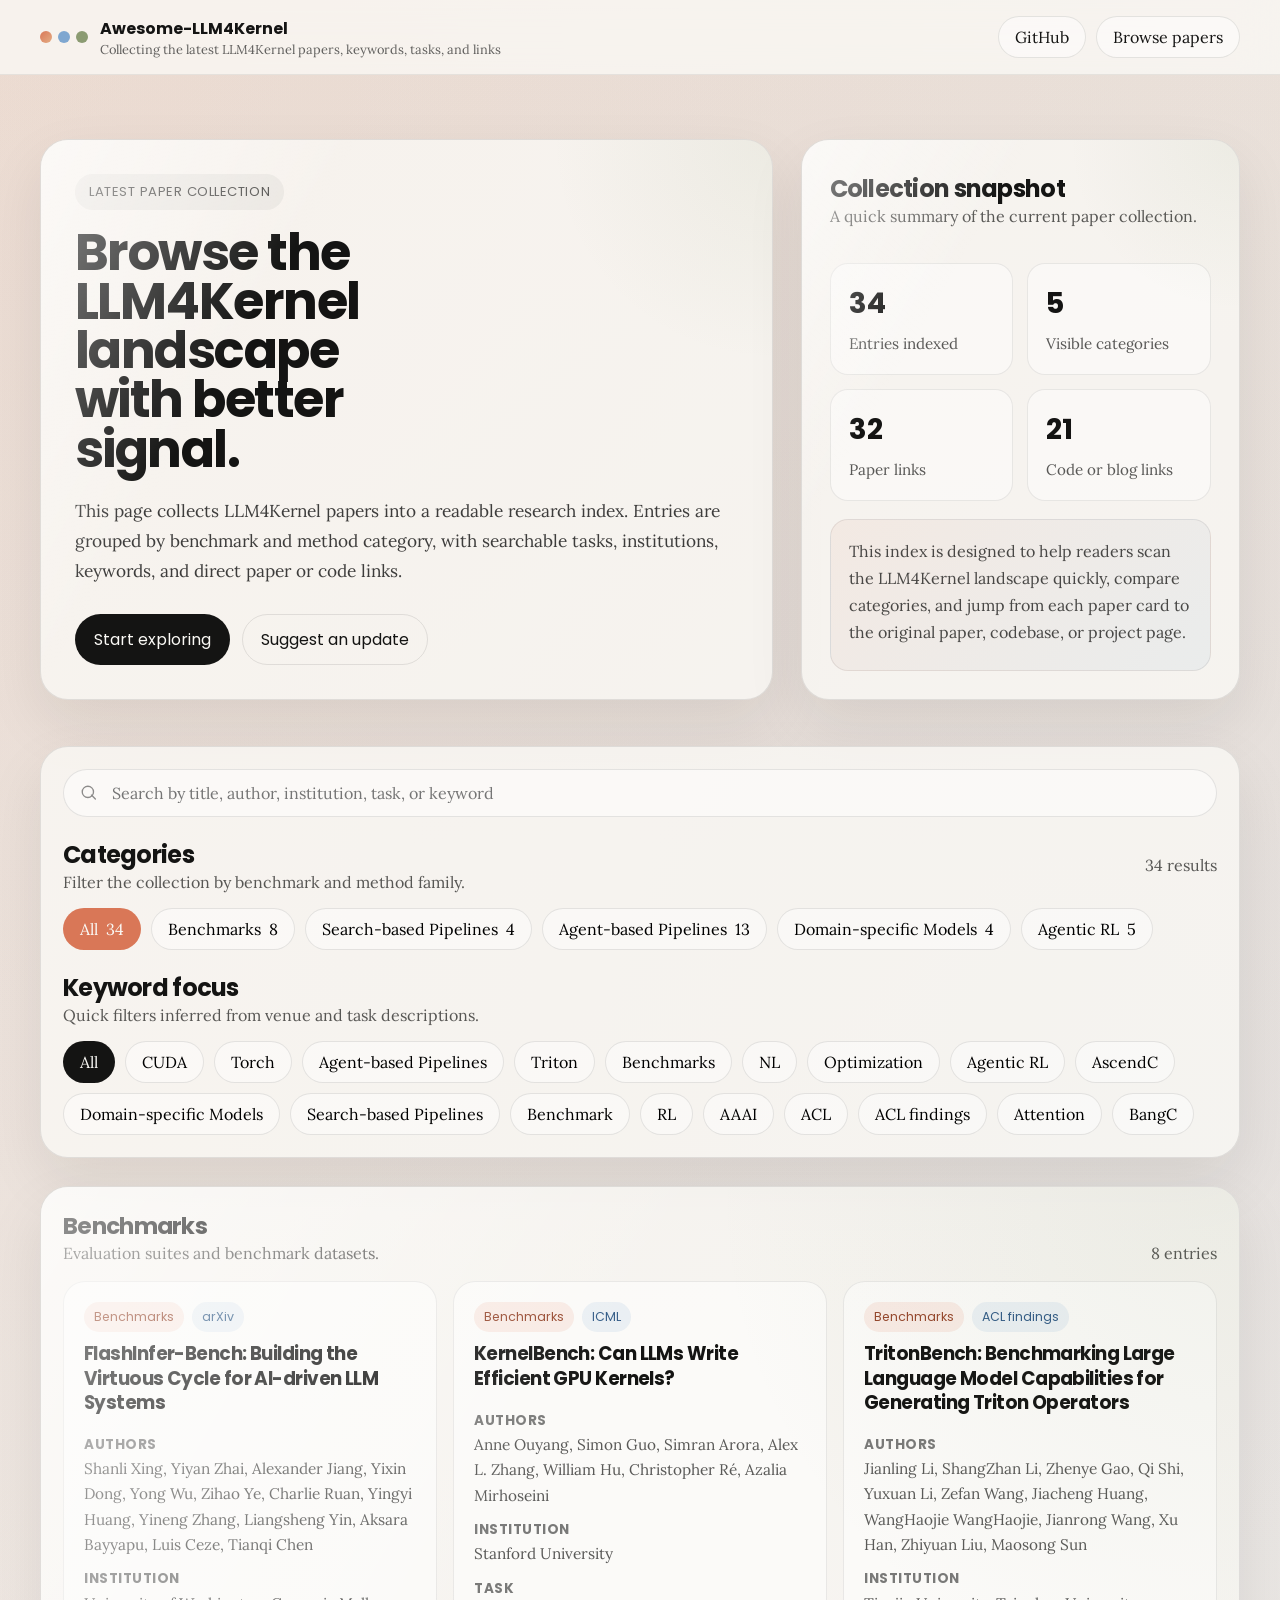
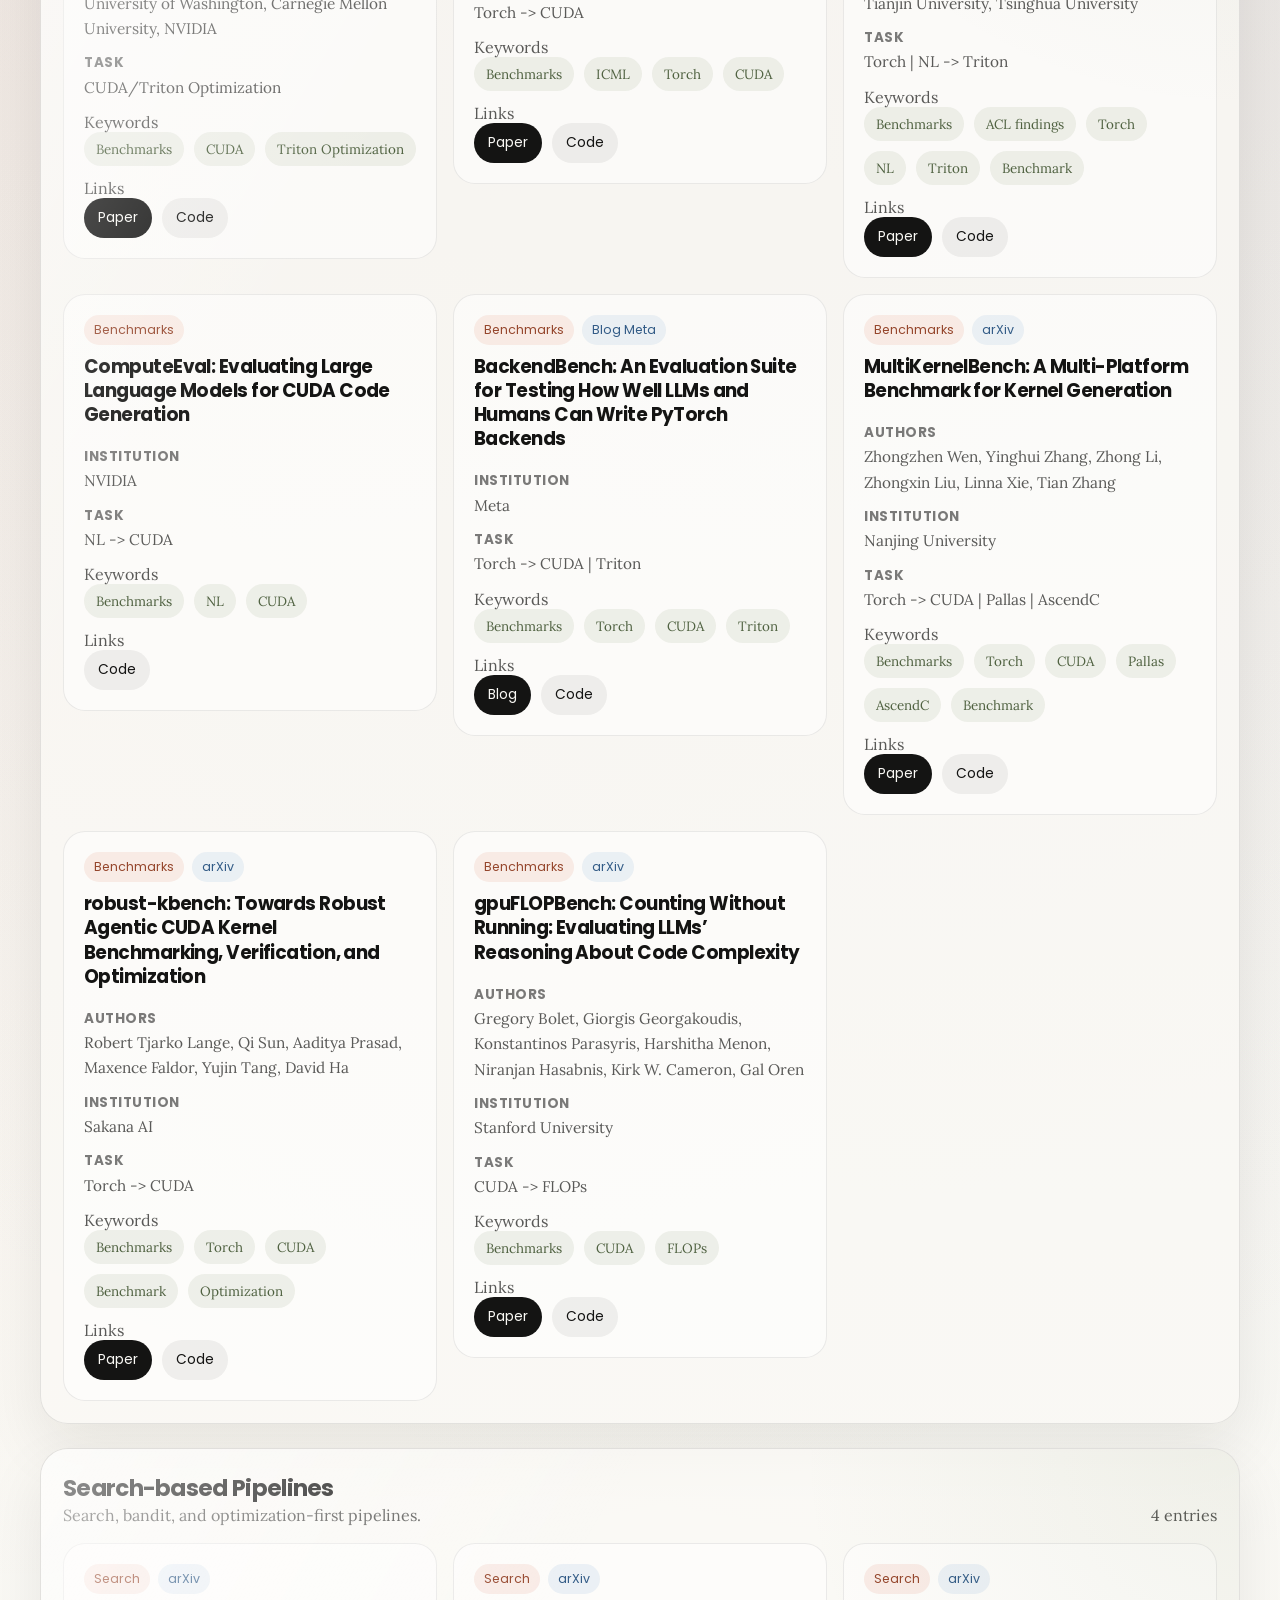
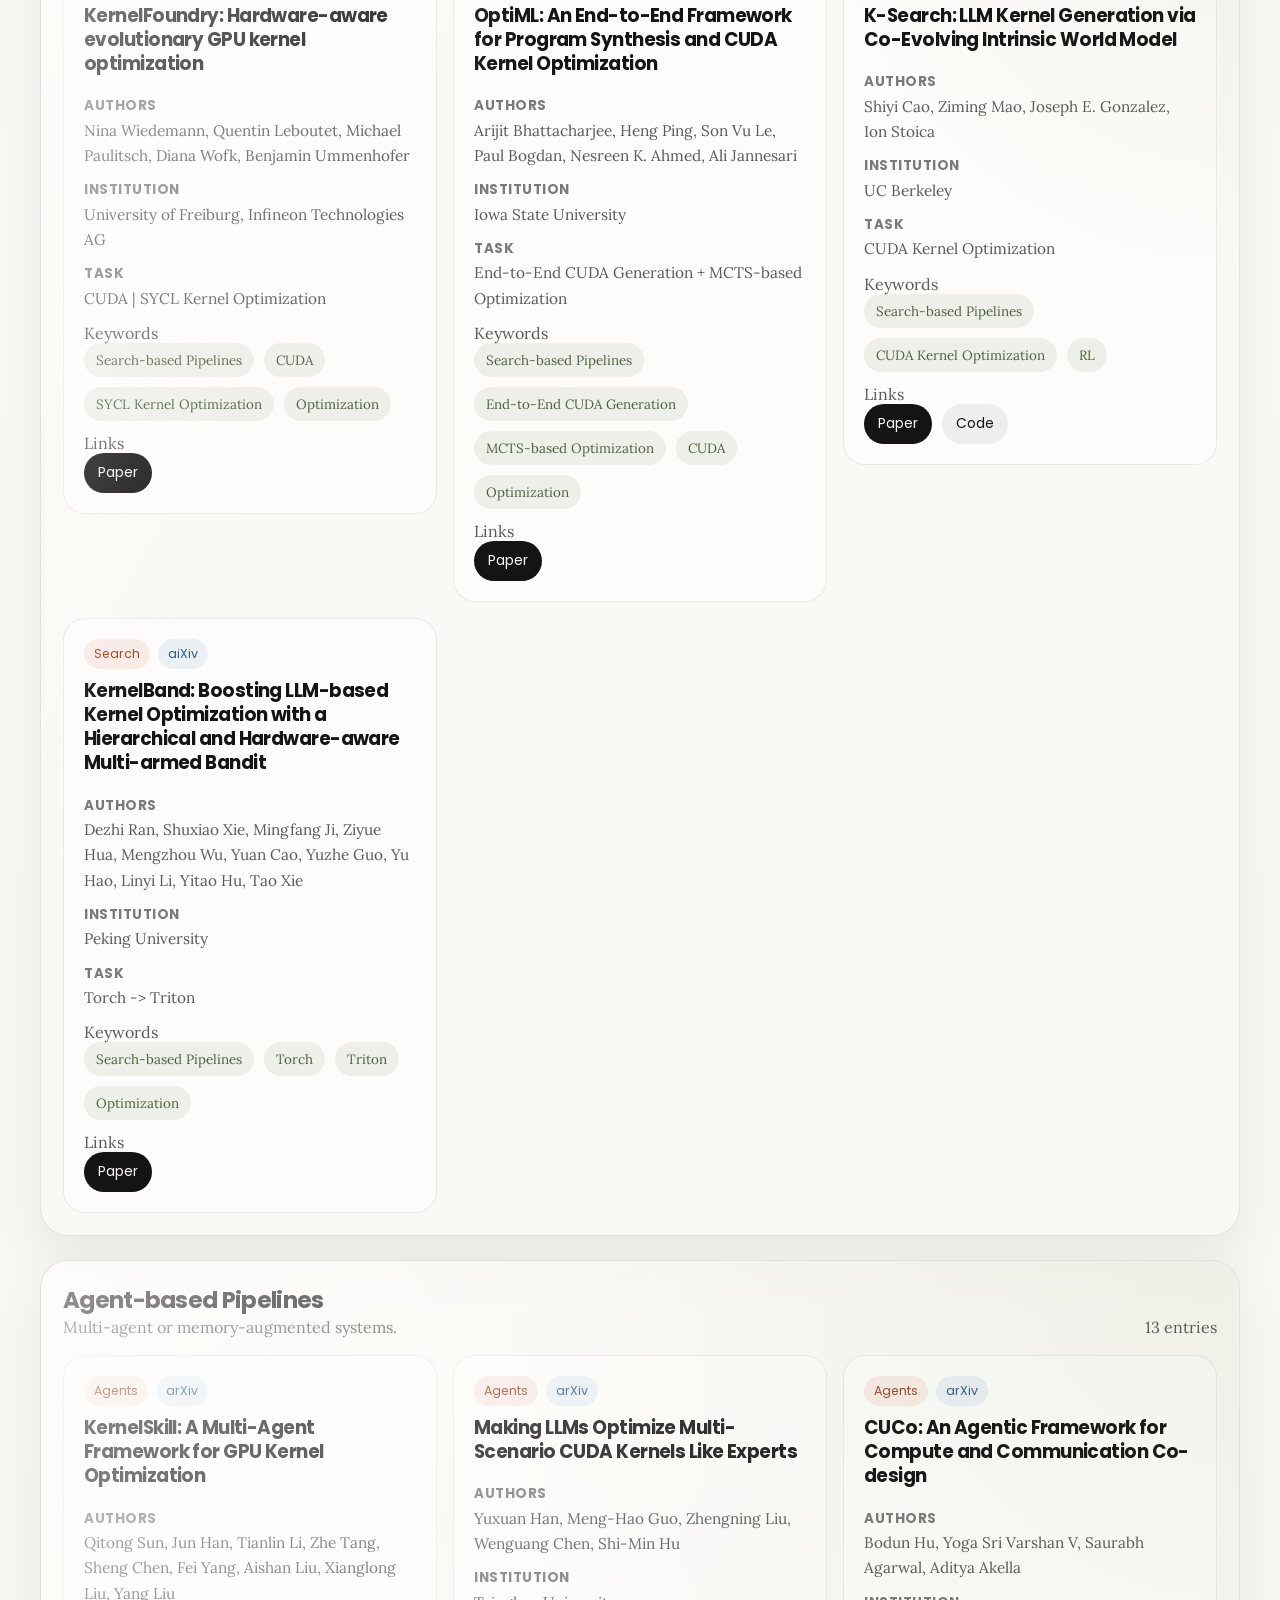
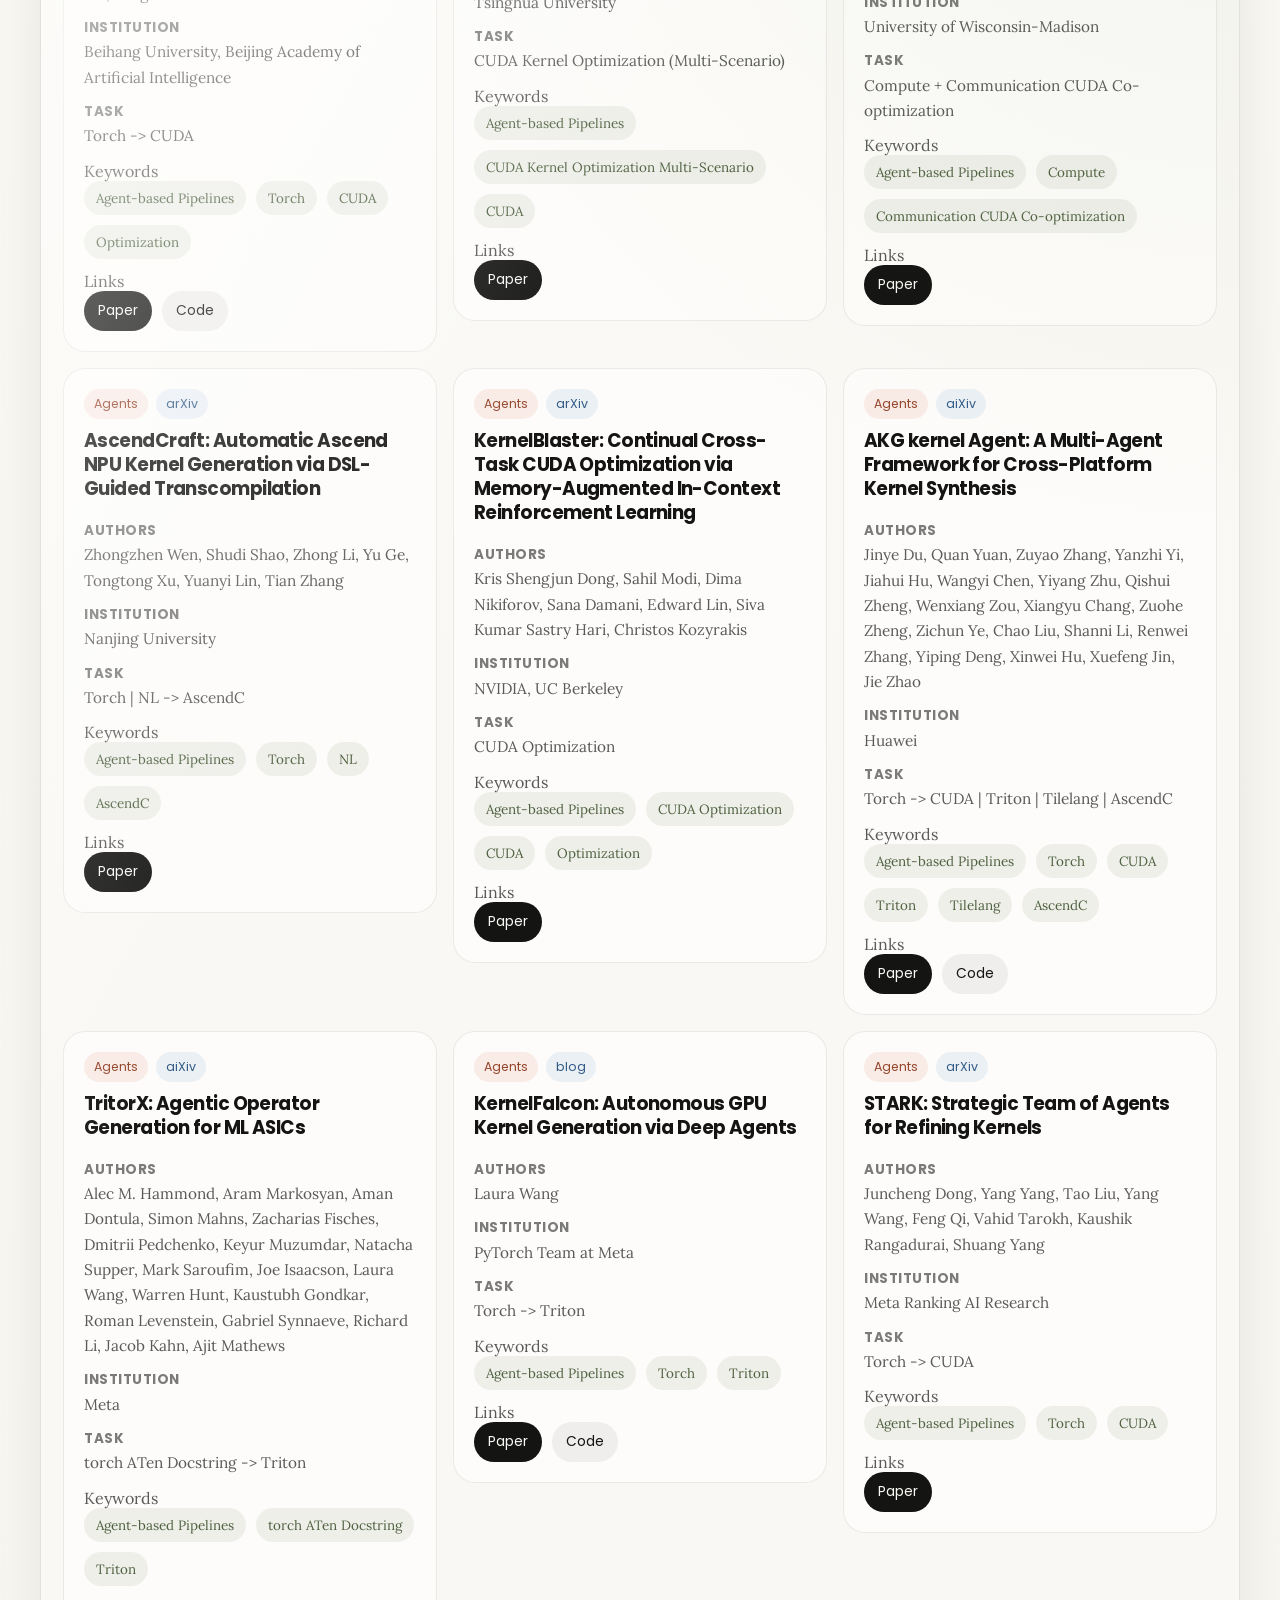
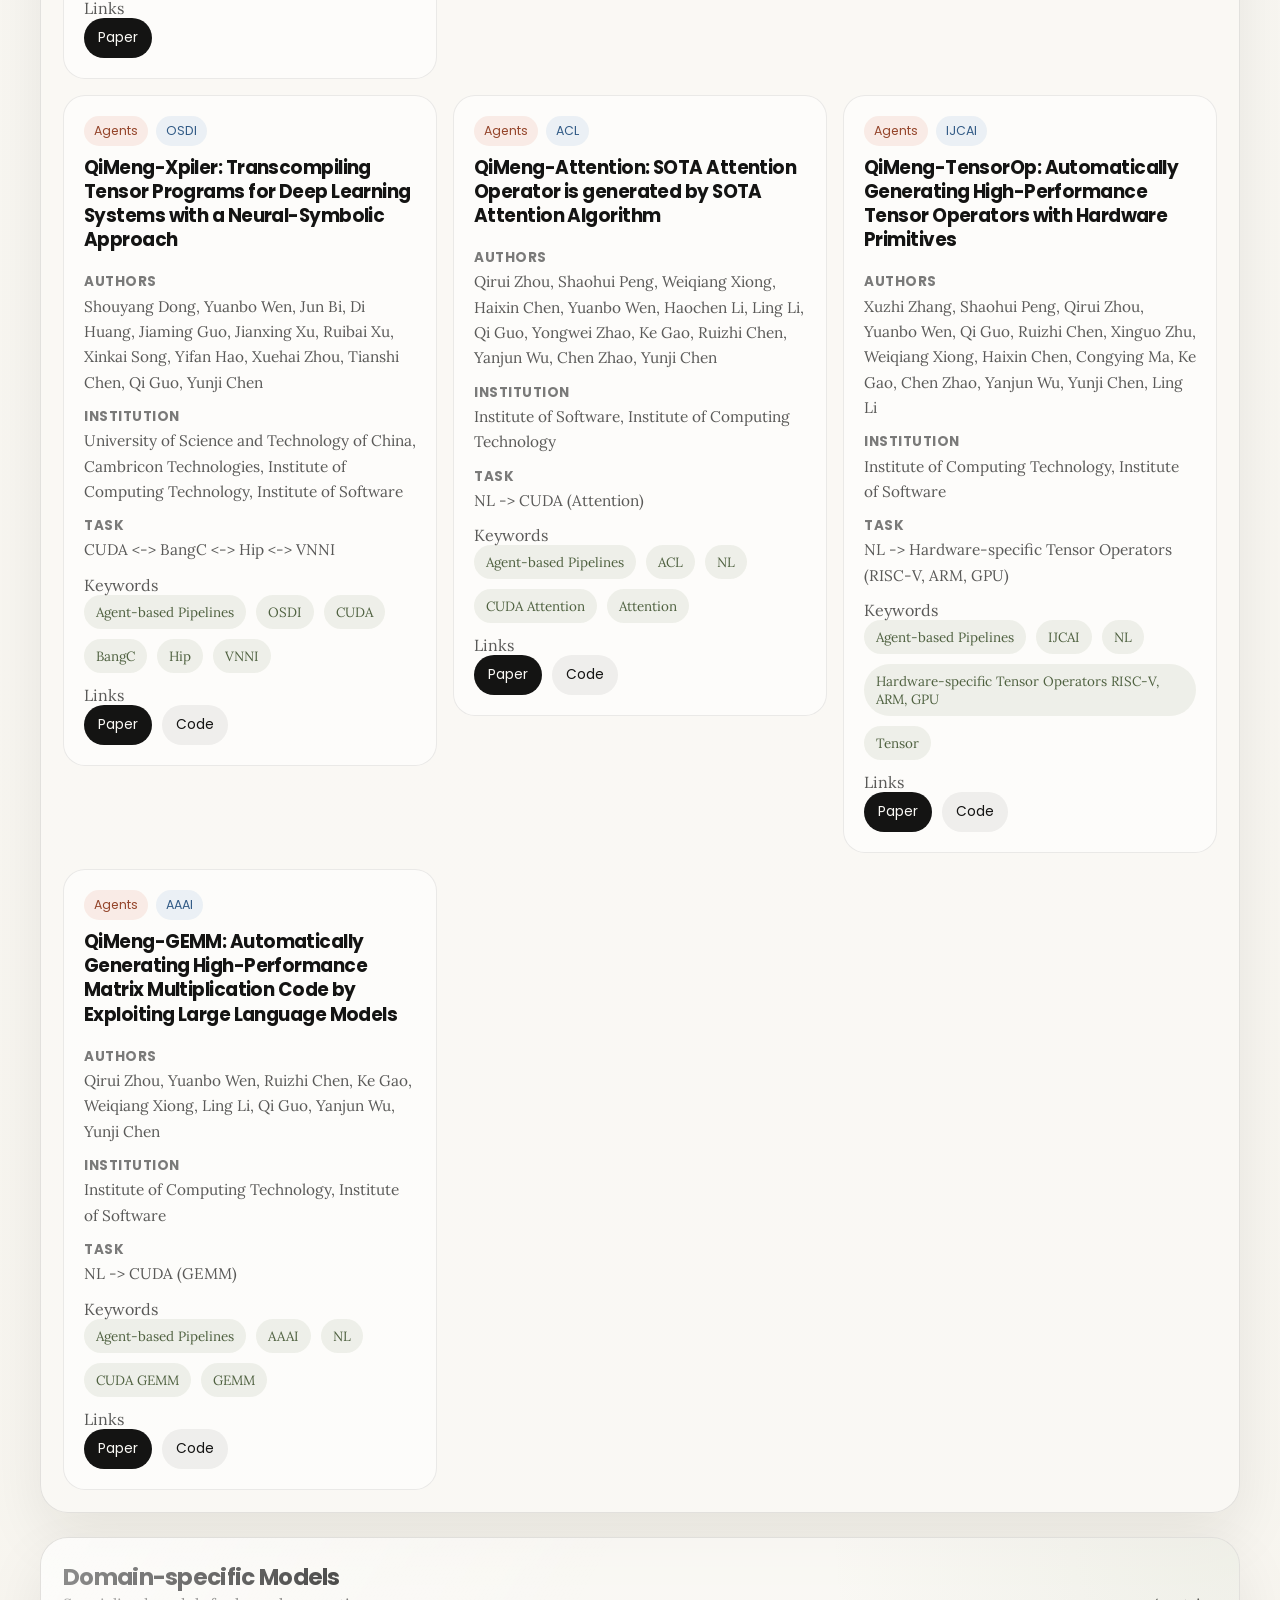
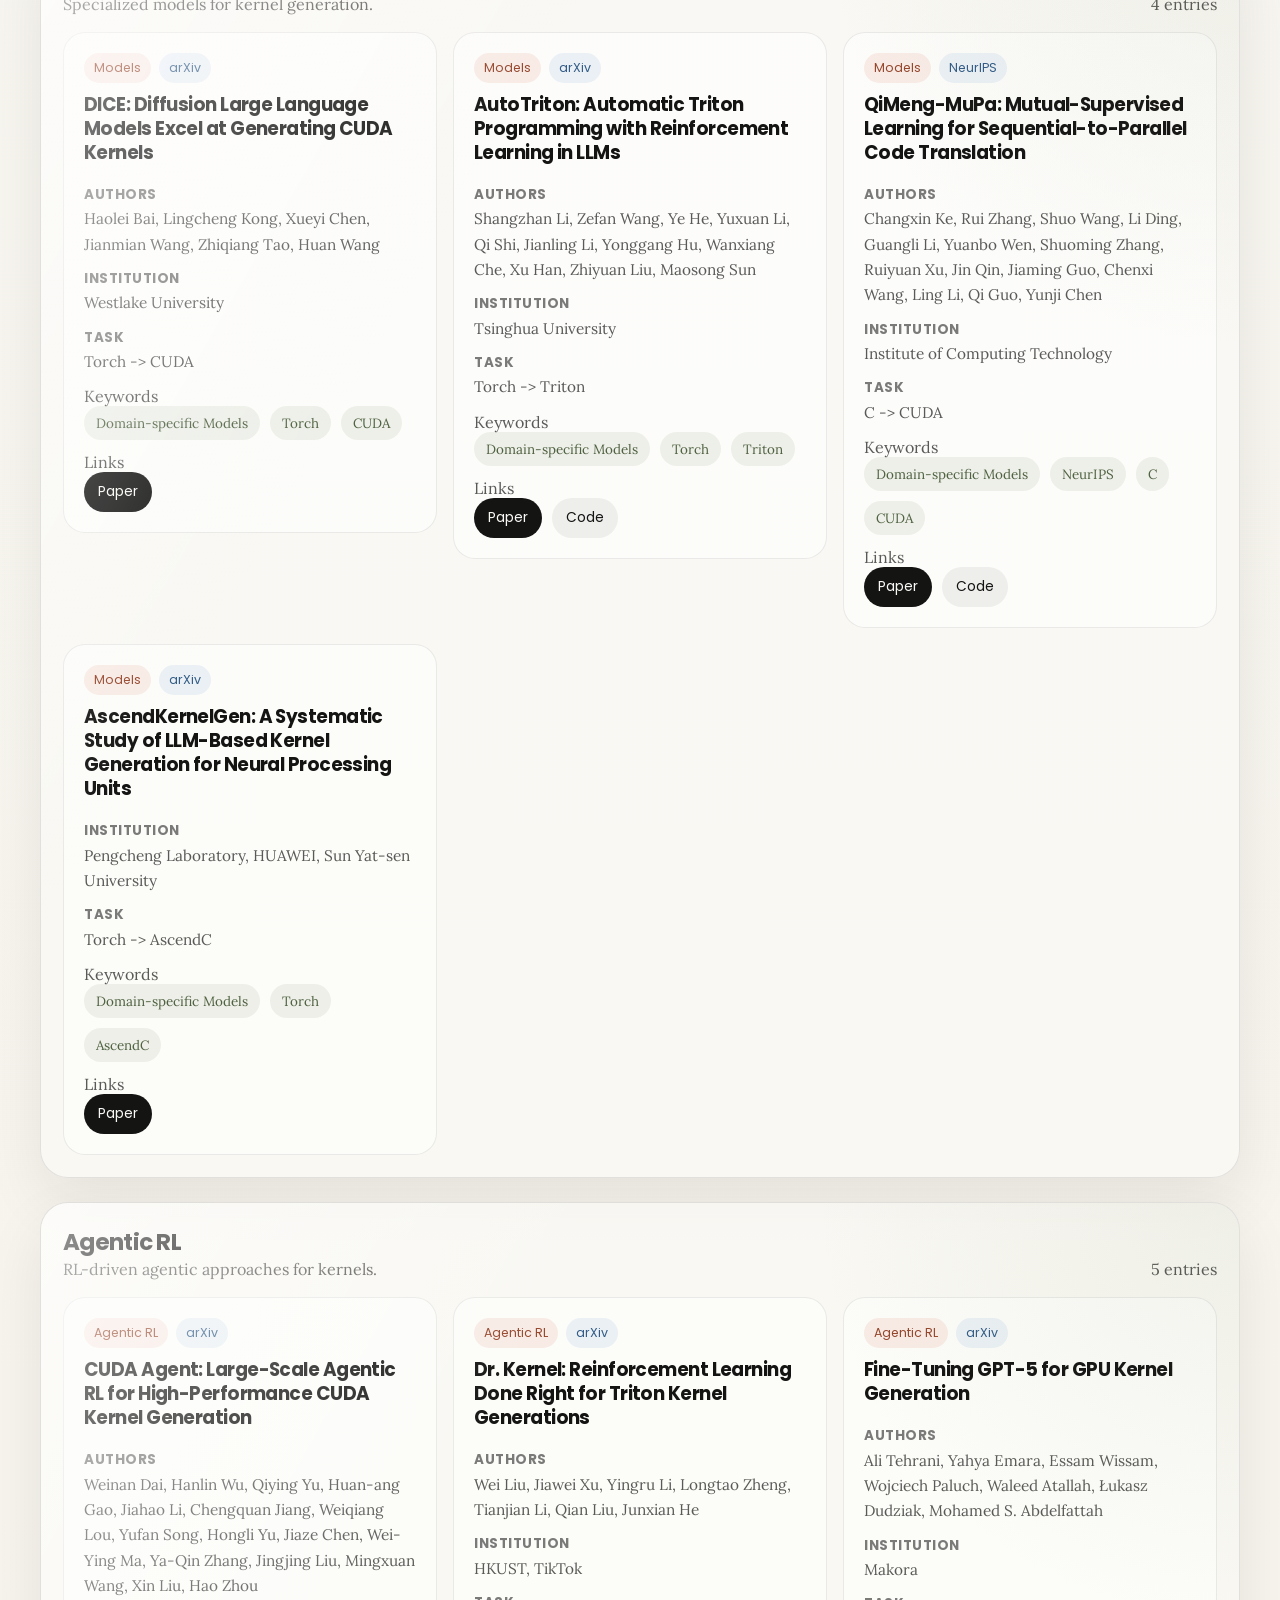
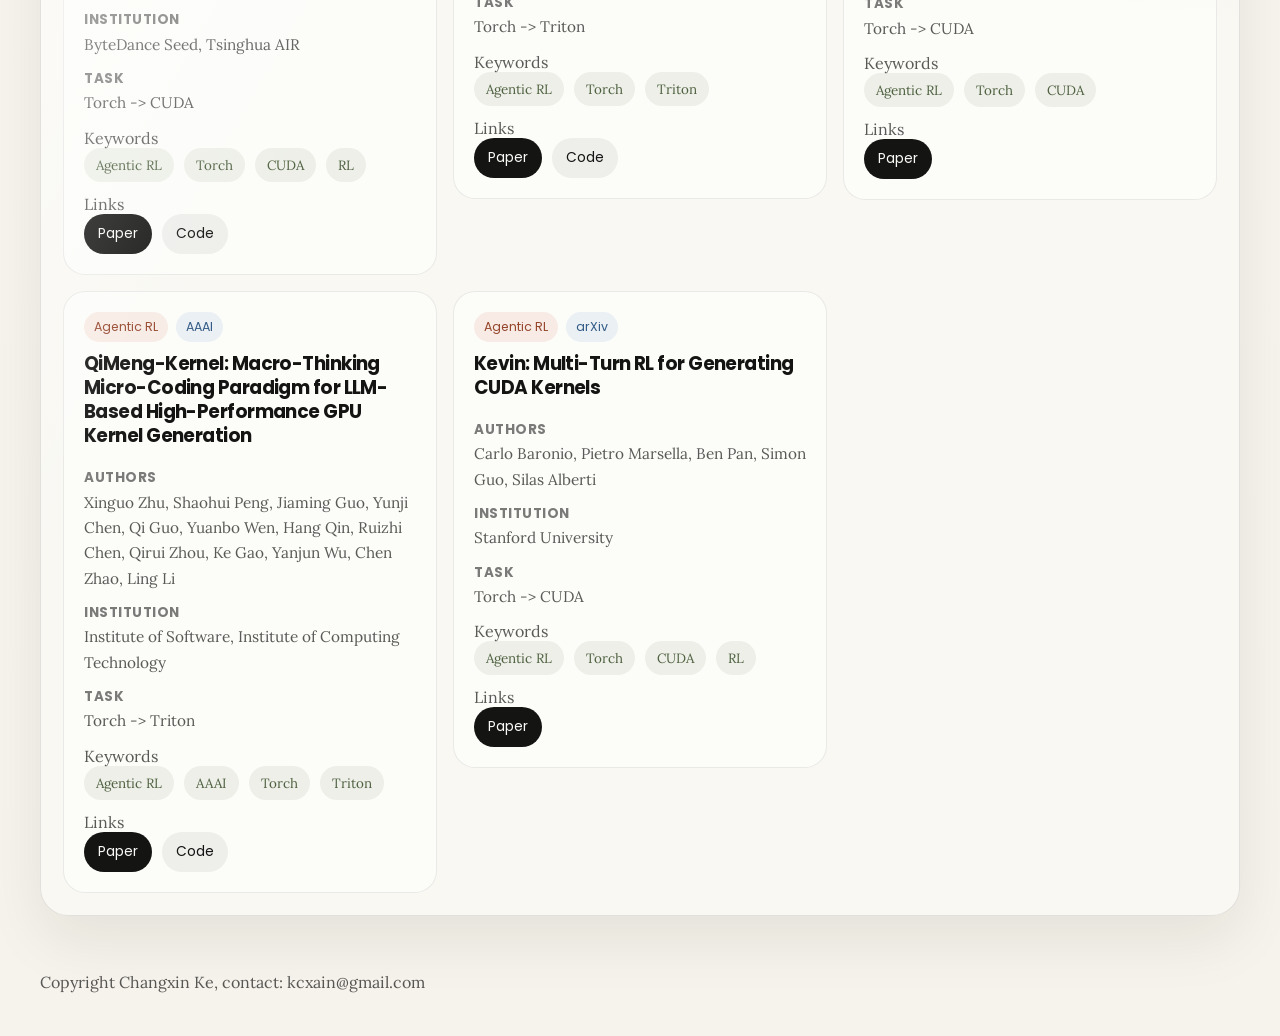
==== index.html @ fed4d2a6 "Add LLM4Kernel papers landing page" ====
<!DOCTYPE html>
<html lang="en">
<head>
  <meta charset="UTF-8">
  <meta name="viewport" content="width=device-width, initial-scale=1.0">
  <title>Awesome-LLM4Kernel</title>
  <meta
    name="description"
    content="An index for browsing LLM4Kernel papers by category, keywords, task, and links."
  >
  <link rel="preconnect" href="https://fonts.googleapis.com">
  <link rel="preconnect" href="https://fonts.gstatic.com" crossorigin>
  <link
    href="https://fonts.googleapis.com/css2?family=Lora:wght@400;500;600&family=Poppins:wght@500;600;700&display=swap"
    rel="stylesheet"
  >
  <style>
    :root {
      --ink: #141413;
      --paper: #faf9f5;
      --stone: #e8e6dc;
      --muted: #b0aea5;
      --accent: #d97757;
      --accent-blue: #6a9bcc;
      --accent-green: #788c5d;
      --card: rgba(250, 249, 245, 0.78);
      --border: rgba(20, 20, 19, 0.1);
      --shadow: 0 24px 60px rgba(20, 20, 19, 0.08);
      --radius-lg: 28px;
      --radius-md: 18px;
      --radius-sm: 999px;
      --max-width: 1200px;
    }

    * {
      box-sizing: border-box;
    }

    html {
      scroll-behavior: smooth;
    }

    body {
      margin: 0;
      font-family: "Lora", Georgia, serif;
      color: var(--ink);
      background:
        radial-gradient(circle at top left, rgba(217, 119, 87, 0.16), transparent 30%),
        radial-gradient(circle at 85% 10%, rgba(106, 155, 204, 0.12), transparent 22%),
        linear-gradient(180deg, #f4f1e9 0%, var(--paper) 32%, #f6f3ec 100%);
    }

    a {
      color: inherit;
      text-decoration: none;
    }

    button,
    input {
      font: inherit;
    }

    .shell {
      width: min(calc(100% - 32px), var(--max-width));
      margin: 0 auto;
    }

    .topbar {
      position: sticky;
      top: 0;
      z-index: 10;
      backdrop-filter: blur(18px);
      background: rgba(250, 249, 245, 0.78);
      border-bottom: 1px solid rgba(20, 20, 19, 0.08);
    }

    .topbar-inner {
      display: flex;
      align-items: center;
      justify-content: space-between;
      gap: 16px;
      padding: 16px 0;
    }

    .brand {
      display: flex;
      align-items: center;
      gap: 12px;
      font-family: "Poppins", Arial, sans-serif;
    }

    .brand-mark {
      width: 12px;
      height: 12px;
      border-radius: 999px;
      background:
        linear-gradient(135deg, var(--accent), #e4ad84),
        var(--accent);
      box-shadow:
        18px 0 0 rgba(106, 155, 204, 0.85),
        36px 0 0 rgba(120, 140, 93, 0.85);
      margin-right: 36px;
    }

    .brand small {
      display: block;
      font-family: "Lora", Georgia, serif;
      font-size: 0.8rem;
      color: rgba(20, 20, 19, 0.66);
    }

    .top-links {
      display: flex;
      align-items: center;
      gap: 10px;
      flex-wrap: wrap;
    }

    .link-chip,
    .filter-chip,
    .keyword-chip {
      display: inline-flex;
      align-items: center;
      gap: 8px;
      border: 1px solid var(--border);
      background: rgba(255, 255, 255, 0.45);
      padding: 10px 16px;
      border-radius: var(--radius-sm);
      transition: transform 160ms ease, border-color 160ms ease, background 160ms ease;
      cursor: pointer;
    }

    .link-chip:hover,
    .filter-chip:hover,
    .keyword-chip:hover {
      transform: translateY(-1px);
      border-color: rgba(20, 20, 19, 0.22);
    }

    .hero {
      padding: 64px 0 28px;
      display: grid;
      grid-template-columns: minmax(0, 1.5fr) minmax(280px, 0.9fr);
      gap: 28px;
      align-items: stretch;
    }

    .hero-panel,
    .hero-aside,
    .controls,
    .paper-section,
    .empty-state {
      position: relative;
      border: 1px solid var(--border);
      background: var(--card);
      box-shadow: var(--shadow);
      border-radius: var(--radius-lg);
      overflow: hidden;
    }

    .hero-panel {
      padding: 34px;
    }

    .hero-panel::before,
    .hero-aside::before,
    .paper-section::before {
      content: "";
      position: absolute;
      inset: 0;
      background:
        linear-gradient(120deg, rgba(255, 255, 255, 0.55), transparent 30%),
        radial-gradient(circle at top right, rgba(120, 140, 93, 0.08), transparent 24%);
      pointer-events: none;
    }

    .eyebrow {
      display: inline-flex;
      align-items: center;
      gap: 8px;
      padding: 8px 14px;
      border-radius: var(--radius-sm);
      background: rgba(20, 20, 19, 0.05);
      color: rgba(20, 20, 19, 0.74);
      font-family: "Poppins", Arial, sans-serif;
      font-size: 0.82rem;
      letter-spacing: 0.04em;
      text-transform: uppercase;
    }

    h1,
    h2,
    h3 {
      margin: 0;
      font-family: "Poppins", Arial, sans-serif;
      letter-spacing: -0.03em;
    }

    h1 {
      margin-top: 18px;
      font-size: clamp(2.6rem, 4vw, 4.6rem);
      line-height: 0.96;
      max-width: 10ch;
    }

    .lead {
      margin: 22px 0 28px;
      font-size: 1.08rem;
      line-height: 1.75;
      max-width: 62ch;
      color: rgba(20, 20, 19, 0.82);
    }

    .hero-actions {
      display: flex;
      gap: 12px;
      flex-wrap: wrap;
    }

    .hero-action {
      padding: 12px 18px;
      border-radius: var(--radius-sm);
      font-family: "Poppins", Arial, sans-serif;
      border: 1px solid transparent;
    }

    .hero-action.primary {
      background: var(--ink);
      color: var(--paper);
    }

    .hero-action.secondary {
      background: transparent;
      border-color: var(--border);
    }

    .hero-aside {
      padding: 28px;
      display: grid;
      gap: 18px;
    }

    .stats-grid {
      display: grid;
      grid-template-columns: repeat(2, minmax(0, 1fr));
      gap: 14px;
    }

    .stat {
      padding: 18px;
      border-radius: var(--radius-md);
      background: rgba(255, 255, 255, 0.42);
      border: 1px solid rgba(20, 20, 19, 0.08);
    }

    .stat strong {
      display: block;
      font-family: "Poppins", Arial, sans-serif;
      font-size: 1.8rem;
      margin-bottom: 8px;
    }

    .stat span {
      color: rgba(20, 20, 19, 0.7);
      font-size: 0.95rem;
    }

    .notes {
      padding: 18px;
      border-radius: var(--radius-md);
      background:
        linear-gradient(135deg, rgba(217, 119, 87, 0.08), rgba(106, 155, 204, 0.08));
      border: 1px solid rgba(20, 20, 19, 0.08);
      line-height: 1.7;
      color: rgba(20, 20, 19, 0.76);
    }

    .controls {
      margin: 18px 0 28px;
      padding: 22px;
      display: grid;
      gap: 20px;
    }

    .controls-row {
      display: flex;
      align-items: center;
      gap: 12px;
      flex-wrap: wrap;
    }

    .search {
      flex: 1 1 320px;
      display: flex;
      align-items: center;
      gap: 12px;
      background: rgba(255, 255, 255, 0.52);
      border: 1px solid var(--border);
      border-radius: var(--radius-sm);
      padding: 12px 16px;
    }

    .search svg {
      flex: none;
      color: rgba(20, 20, 19, 0.48);
    }

    .search input {
      flex: 1;
      border: 0;
      background: transparent;
      outline: 0;
      min-width: 0;
    }

    .section-title {
      display: flex;
      align-items: center;
      justify-content: space-between;
      gap: 12px;
      margin-bottom: 16px;
    }

    .section-title p,
    .paper-meta p,
    .card-subline,
    .footer-note {
      margin: 0;
      color: rgba(20, 20, 19, 0.7);
    }

    .filter-strip,
    .keyword-strip {
      display: flex;
      gap: 10px;
      flex-wrap: wrap;
    }

    .filter-chip.active,
    .keyword-chip.active {
      border-color: transparent;
      color: var(--paper);
      background: var(--ink);
    }

    .filter-chip[data-accent="orange"].active {
      background: var(--accent);
    }

    .filter-chip[data-accent="blue"].active {
      background: var(--accent-blue);
    }

    .filter-chip[data-accent="green"].active {
      background: var(--accent-green);
    }

    .paper-layout {
      display: grid;
      gap: 24px;
      padding-bottom: 56px;
    }

    .paper-section {
      padding: 22px;
    }

    .paper-section-header {
      display: flex;
      align-items: end;
      justify-content: space-between;
      gap: 16px;
      margin-bottom: 18px;
    }

    .paper-section-header h2 {
      font-size: clamp(1.35rem, 1.8vw, 1.85rem);
    }

    .paper-grid {
      display: grid;
      grid-template-columns: repeat(auto-fit, minmax(280px, 1fr));
      gap: 16px;
      align-items: start;
    }

    .paper-card {
      display: flex;
      flex-direction: column;
      gap: 16px;
      padding: 20px;
      border-radius: 22px;
      background: rgba(255, 255, 255, 0.52);
      border: 1px solid rgba(20, 20, 19, 0.08);
      transition: transform 180ms ease, box-shadow 180ms ease, border-color 180ms ease;
    }

    .paper-card:hover {
      transform: translateY(-4px);
      box-shadow: 0 16px 40px rgba(20, 20, 19, 0.08);
      border-color: rgba(20, 20, 19, 0.16);
    }

    .card-head {
      display: grid;
      gap: 10px;
    }

    .card-tagline {
      display: flex;
      gap: 8px;
      flex-wrap: wrap;
    }

    .mini-tag {
      display: inline-flex;
      align-items: center;
      padding: 6px 10px;
      border-radius: var(--radius-sm);
      font-size: 0.78rem;
      font-family: "Poppins", Arial, sans-serif;
      background: rgba(20, 20, 19, 0.06);
      color: rgba(20, 20, 19, 0.72);
    }

    .mini-tag.category {
      background: rgba(217, 119, 87, 0.12);
      color: #95462c;
    }

    .mini-tag.venue {
      background: rgba(106, 155, 204, 0.12);
      color: #325b86;
    }

    .paper-card h3 {
      font-size: 1.16rem;
      line-height: 1.3;
    }

    .card-body {
      display: grid;
      gap: 12px;
      align-content: start;
    }

    .paper-meta {
      display: grid;
      gap: 8px;
      font-size: 0.96rem;
      line-height: 1.65;
    }

    .paper-meta strong {
      font-family: "Poppins", Arial, sans-serif;
      font-size: 0.84rem;
      text-transform: uppercase;
      letter-spacing: 0.04em;
      color: rgba(20, 20, 19, 0.56);
    }

    .keyword-list,
    .link-list {
      display: flex;
      gap: 10px;
      flex-wrap: wrap;
    }

    .keyword {
      padding: 8px 12px;
      border-radius: var(--radius-sm);
      background: rgba(120, 140, 93, 0.11);
      color: #4f6140;
      font-size: 0.84rem;
    }

    .link-pill {
      display: inline-flex;
      align-items: center;
      gap: 8px;
      padding: 10px 14px;
      border-radius: var(--radius-sm);
      background: var(--ink);
      color: var(--paper);
      font-family: "Poppins", Arial, sans-serif;
      font-size: 0.86rem;
    }

    .link-pill.secondary {
      background: rgba(20, 20, 19, 0.06);
      color: var(--ink);
    }

    .empty-state {
      display: none;
      padding: 38px 26px;
      margin-bottom: 56px;
      text-align: center;
    }

    .empty-state.show {
      display: block;
    }

    footer {
      padding: 0 0 44px;
    }

    @media (max-width: 900px) {
      .hero {
        grid-template-columns: 1fr;
      }
    }

    @media (max-width: 640px) {
      .shell {
        width: min(calc(100% - 20px), var(--max-width));
      }

      .topbar-inner,
      .controls-row,
      .paper-section-header,
      .section-title {
        align-items: start;
        flex-direction: column;
      }

      .hero-panel,
      .hero-aside,
      .controls,
      .paper-section,
      .empty-state {
        border-radius: 24px;
      }

      .stats-grid {
        grid-template-columns: 1fr 1fr;
      }
    }
  </style>
</head>
<body>
  <header class="topbar">
    <div class="shell topbar-inner">
      <div class="brand">
        <span class="brand-mark" aria-hidden="true"></span>
        <div>
          <strong>Awesome-LLM4Kernel</strong>
          <small>Collecting the latest LLM4Kernel papers, keywords, tasks, and links</small>
        </div>
      </div>
      <nav class="top-links" aria-label="Quick links">
        <a class="link-chip" href="https://github.com/kcxain/Awesome-LLM4Kernel" target="_blank" rel="noreferrer">GitHub</a>
        <a class="link-chip" href="#papers">Browse papers</a>
      </nav>
    </div>
  </header>

  <main class="shell">
    <section class="hero">
      <article class="hero-panel">
        <div class="eyebrow">Latest paper collection</div>
        <h1>Browse the LLM4Kernel landscape with better signal.</h1>
        <p class="lead">
          This page collects LLM4Kernel papers into a readable research index. Entries are grouped by benchmark
          and method category, with searchable tasks, institutions, keywords, and direct paper or code links.
        </p>
        <div class="hero-actions">
          <a class="hero-action primary" href="#papers">Start exploring</a>
          <a class="hero-action secondary" href="https://github.com/kcxain/Awesome-LLM4Kernel/issues/new" target="_blank" rel="noreferrer">Suggest an update</a>
        </div>
      </article>

      <aside class="hero-aside">
        <div class="section-title">
          <div>
            <h2>Collection snapshot</h2>
            <p>A quick summary of the current paper collection.</p>
          </div>
        </div>
        <div class="stats-grid" id="stats-grid">
          <div class="stat"><strong id="stat-papers">0</strong><span>Entries indexed</span></div>
          <div class="stat"><strong id="stat-categories">0</strong><span>Visible categories</span></div>
          <div class="stat"><strong id="stat-papers-link">0</strong><span>Paper links</span></div>
          <div class="stat"><strong id="stat-code-link">0</strong><span>Code or blog links</span></div>
        </div>
        <div class="notes">
          This index is designed to help readers scan the LLM4Kernel landscape quickly, compare categories,
          and jump from each paper card to the original paper, codebase, or project page.
        </div>
      </aside>
    </section>

    <section class="controls" id="papers">
      <div class="controls-row">
        <label class="search" for="search-input">
          <svg width="18" height="18" viewBox="0 0 24 24" fill="none" aria-hidden="true">
            <path d="M10.5 18a7.5 7.5 0 1 1 0-15 7.5 7.5 0 0 1 0 15Zm10 2-5.2-5.2" stroke="currentColor" stroke-width="1.8" stroke-linecap="round"/>
          </svg>
          <input
            id="search-input"
            type="search"
            placeholder="Search by title, author, institution, task, or keyword"
            autocomplete="off"
          >
        </label>
      </div>

      <div>
        <div class="section-title">
          <div>
            <h2>Categories</h2>
            <p>Filter the collection by benchmark and method family.</p>
          </div>
          <p class="footer-note" id="result-count">0 results</p>
        </div>
        <div class="filter-strip" id="category-filters"></div>
      </div>

      <div>
        <div class="section-title">
          <div>
            <h2>Keyword focus</h2>
            <p>Quick filters inferred from venue and task descriptions.</p>
          </div>
        </div>
        <div class="keyword-strip" id="keyword-filters"></div>
      </div>
    </section>

    <section class="paper-layout" id="paper-layout" aria-live="polite"></section>

    <section class="empty-state" id="empty-state">
      <h2>No entries match the current filters.</h2>
      <p class="lead">Try a broader keyword, switch categories, or clear the search query.</p>
    </section>
  </main>

  <footer class="shell">
    <p class="footer-note">
      Copyright Changxin Ke, contact: <a href="mailto:kcxain@gmail.com">kcxain@gmail.com</a>
    </p>
  </footer>

  <script>
    const CATEGORY_META = {
      All: { accent: "orange", description: "Everything in the collection." },
      Benchmarks: { accent: "orange", description: "Evaluation suites and benchmark datasets." },
      "Search-based Pipelines": { accent: "blue", description: "Search, bandit, and optimization-first pipelines." },
      "Agent-based Pipelines": { accent: "green", description: "Multi-agent or memory-augmented systems." },
      "Domain-specific Models": { accent: "blue", description: "Specialized models for kernel generation." },
      "Agentic RL": { accent: "orange", description: "RL-driven agentic approaches for kernels." }
    };

    const state = {
      papers: [],
      query: "",
      category: "All",
      keyword: "All"
    };

    const refs = {
      layout: document.getElementById("paper-layout"),
      emptyState: document.getElementById("empty-state"),
      searchInput: document.getElementById("search-input"),
      categoryFilters: document.getElementById("category-filters"),
      keywordFilters: document.getElementById("keyword-filters"),
      resultCount: document.getElementById("result-count"),
      statPapers: document.getElementById("stat-papers"),
      statCategories: document.getElementById("stat-categories"),
      statPaperLink: document.getElementById("stat-papers-link"),
      statCodeLink: document.getElementById("stat-code-link")
    };

    init();

    async function init() {
      bindEvents();
      try {
        const response = await fetch("./README.md", { cache: "no-store" });
        if (!response.ok) {
          throw new Error("Unable to load README.md");
        }
        const markdown = await response.text();
        state.papers = parseMarkdown(markdown);
        render();
      } catch (error) {
        refs.layout.innerHTML = "";
        refs.emptyState.classList.add("show");
        refs.emptyState.innerHTML = [
          "<h2>Paper data could not be loaded.</h2>",
          "<p class=\"lead\">Refresh the page or check whether the paper list is available.</p>"
        ].join("");
      }
    }

    function bindEvents() {
      refs.searchInput.addEventListener("input", (event) => {
        state.query = event.target.value.trim().toLowerCase();
        render();
      });
    }

    function parseMarkdown(markdown) {
      const lines = markdown.replace(/\r/g, "").split("\n");
      const papers = [];
      let category = "";
      let entry = null;

      function finalizeEntry() {
        if (!entry || !entry.headerParts.length) {
          entry = null;
          return;
        }

        const header = entry.headerParts.join(" ").replace(/\s+/g, " ").trim();
        const titleMatch = header.match(/\*\*(.*?)\*\*/);
        const title = titleMatch ? titleMatch[1].trim() : header.replace(/^-+\s*/, "").trim();
        const links = extractLinks(header);
        const venue = deriveVenue(links);
        const normalizedCategory = normalizeCategory(entry.category);
        const keywords = deriveKeywords({
          category: normalizedCategory,
          task: entry.task,
          venue,
          title
        });

        papers.push({
          title,
          authors: entry.authors,
          institution: entry.institution,
          task: entry.task,
          links,
          venue,
          category: normalizedCategory,
          keywords
        });

        entry = null;
      }

      for (const rawLine of lines) {
        const trimmed = rawLine.trim();

        if (/^##\s+/.test(trimmed)) {
          if (trimmed.includes("Benchmarks")) {
            finalizeEntry();
            category = "Benchmarks";
            continue;
          }

          if (trimmed.includes("Method")) {
            finalizeEntry();
            continue;
          }

          if (trimmed.includes("Contribution") || trimmed.includes("Citation")) {
            finalizeEntry();
            break;
          }
        }

        if (/^###\s+/.test(trimmed)) {
          finalizeEntry();
          category = trimmed.replace(/^###\s+/, "").trim();
          continue;
        }

        if (!isTargetCategory(category)) {
          continue;
        }

        if (/^\s*-\s+\*\*Institution:\*\*/.test(rawLine)) {
          if (entry) {
            entry.institution = trimmed.replace(/^-+\s+\*\*Institution:\*\*\s*/, "").trim();
          }
          continue;
        }

        if (/^\s*-\s+\*\*Task:\*\*/.test(rawLine)) {
          if (entry) {
            entry.task = trimmed.replace(/^-+\s+\*\*Task:\*\*\s*/, "").trim();
          }
          continue;
        }

        if (/^\s*-\s+\*\*/.test(rawLine) && !trimmed.startsWith("- **Institution:**") && !trimmed.startsWith("- **Task:**")) {
          finalizeEntry();
          entry = {
            category,
            headerParts: [trimmed],
            authors: "",
            institution: "",
            task: ""
          };
          continue;
        }

        if (entry && trimmed.startsWith("[![")) {
          entry.headerParts.push(trimmed);
          continue;
        }

        if (entry && (/^\t-\s+/.test(rawLine) || /^ {2,}-\s+/.test(rawLine))) {
          if (!trimmed.startsWith("- **") && !entry.authors) {
            entry.authors = trimmed.replace(/^-+\s*/, "").trim();
          }
        }
      }

      finalizeEntry();
      return papers;
    }

    function isTargetCategory(category) {
      return [
        "Benchmarks",
        "Search-based piplines",
        "Agent-based pipelines",
        "Domain-specific Models",
        "Agentic RL"
      ].includes(category);
    }

    function normalizeCategory(category) {
      if (category === "Search-based piplines") {
        return "Search-based Pipelines";
      }
      if (category === "Agent-based pipelines") {
        return "Agent-based Pipelines";
      }
      return category;
    }

    function extractLinks(header) {
      const links = [];
      const pattern = /\[\!\[(.*?)\]\((.*?)\)\]\((.*?)\)/g;
      let match;
      while ((match = pattern.exec(header)) !== null) {
        links.push({
          label: match[1].trim(),
          badge: match[2].trim(),
          url: match[3].trim()
        });
      }
      return links;
    }

    function deriveVenue(links) {
      const paperLink = links.find((link) => link.label.toLowerCase() === "paper" || link.label.toLowerCase() === "blog");
      if (!paperLink || !paperLink.badge.includes("/badge/")) {
        return "";
      }

      const encoded = paperLink.badge.split("/badge/")[1] || "";
      const pieces = decodeURIComponent(encoded).split("-");
      if (pieces.length > 1) {
        pieces.pop();
      }
      while (pieces.length && /^\d+(\.\d+)?$/u.test(pieces[pieces.length - 1])) {
        pieces.pop();
      }
      return pieces.join(" ").replace(/_/g, " ").trim();
    }

    function deriveKeywords(entry) {
      const keywords = new Set([entry.category]);

      if (entry.venue && !isGenericVenue(entry.venue)) {
        keywords.add(entry.venue);
      }

      if (entry.task) {
        tokenizeTask(entry.task).forEach((token) => keywords.add(token));
        if (entry.task.includes("<->")) {
          keywords.add("Bidirectional Translation");
        }
      }

      const titleSignals = ["CUDA", "Triton", "AscendC", "RL", "Benchmark", "Optimization", "Attention", "GEMM", "Tensor"];
      for (const signal of titleSignals) {
        if (entry.title.toLowerCase().includes(signal.toLowerCase())) {
          keywords.add(signal);
        }
      }

      return Array.from(keywords).slice(0, 6);
    }

    function isGenericVenue(venue) {
      const normalized = venue.trim().toLowerCase();
      return normalized.startsWith("arxiv")
        || normalized.startsWith("aixiv")
        || normalized.startsWith("blog");
    }

    function tokenizeTask(task) {
      return task
        .replace(/<->/g, "|")
        .replace(/->/g, "|")
        .split(/\||\+|\//)
        .map((token) => token.replace(/[()<>]/g, "").replace(/\s+/g, " ").trim())
        .filter(Boolean);
    }

    function getFilteredPapers() {
      return state.papers.filter((paper) => {
        const matchesCategory = state.category === "All" || paper.category === state.category;
        const matchesKeyword = state.keyword === "All" || paper.keywords.includes(state.keyword);
        const haystack = [
          paper.title,
          paper.authors,
          paper.institution,
          paper.task,
          paper.category,
          paper.venue,
          paper.keywords.join(" ")
        ].join(" ").toLowerCase();
        const matchesQuery = !state.query || haystack.includes(state.query);
        return matchesCategory && matchesKeyword && matchesQuery;
      });
    }

    function getKeywordOptions() {
      const visiblePapers = state.category === "All"
        ? state.papers
        : state.papers.filter((paper) => paper.category === state.category);

      const counts = new Map();
      for (const paper of visiblePapers) {
        for (const keyword of paper.keywords) {
          counts.set(keyword, (counts.get(keyword) || 0) + 1);
        }
      }

      return Array.from(counts.entries())
        .sort((a, b) => b[1] - a[1] || a[0].localeCompare(b[0]))
        .slice(0, 18)
        .map(([keyword]) => keyword);
    }

    function buildCategoryFilters() {
      const counts = new Map([["All", state.papers.length]]);
      for (const paper of state.papers) {
        counts.set(paper.category, (counts.get(paper.category) || 0) + 1);
      }

      refs.categoryFilters.innerHTML = Array.from(counts.entries()).map(([category, count]) => {
        const meta = CATEGORY_META[category] || { accent: "orange" };
        const active = state.category === category ? "active" : "";
        return [
          "<button",
          " type=\"button\"",
          " class=\"filter-chip " + active + "\"",
          " data-category=\"" + escapeHtml(category) + "\"",
          " data-accent=\"" + meta.accent + "\"",
          ">",
          "<span>" + escapeHtml(category) + "</span>",
          "<span>" + count + "</span>",
          "</button>"
        ].join("");
      }).join("");

      refs.categoryFilters.querySelectorAll("[data-category]").forEach((button) => {
        button.addEventListener("click", () => {
          state.category = button.dataset.category;
          if (state.keyword !== "All" && !getKeywordOptions().includes(state.keyword)) {
            state.keyword = "All";
          }
          render();
        });
      });
    }

    function buildKeywordFilters() {
      const keywords = ["All"].concat(getKeywordOptions());
      refs.keywordFilters.innerHTML = keywords.map((keyword) => {
        const active = state.keyword === keyword ? "active" : "";
        return [
          "<button",
          " type=\"button\"",
          " class=\"keyword-chip " + active + "\"",
          " data-keyword=\"" + escapeHtml(keyword) + "\"",
          ">",
          escapeHtml(keyword),
          "</button>"
        ].join("");
      }).join("");

      refs.keywordFilters.querySelectorAll("[data-keyword]").forEach((button) => {
        button.addEventListener("click", () => {
          state.keyword = button.dataset.keyword;
          render();
        });
      });
    }

    function render() {
      buildCategoryFilters();
      buildKeywordFilters();

      const filtered = getFilteredPapers();
      const grouped = groupByCategory(filtered);

      refs.layout.innerHTML = Object.entries(grouped).map(([category, papers]) => {
        const meta = CATEGORY_META[category] || { description: "" };
        return [
          "<section class=\"paper-section\" id=\"" + slugify(category) + "\">",
          "<div class=\"paper-section-header\">",
          "<div>",
          "<h2>" + escapeHtml(category) + "</h2>",
          "<p class=\"card-subline\">" + escapeHtml(meta.description) + "</p>",
          "</div>",
          "<p class=\"footer-note\">" + papers.length + " entries</p>",
          "</div>",
          "<div class=\"paper-grid\">",
          papers.map(renderPaperCard).join(""),
          "</div>",
          "</section>"
        ].join("");
      }).join("");

      refs.emptyState.classList.toggle("show", filtered.length === 0);
      refs.resultCount.textContent = filtered.length + " results";
      updateStats(filtered);
    }

    function groupByCategory(papers) {
      const order = [
        "Benchmarks",
        "Search-based Pipelines",
        "Agent-based Pipelines",
        "Domain-specific Models",
        "Agentic RL"
      ];

      const grouped = {};
      for (const name of order) {
        const matches = papers.filter((paper) => paper.category === name);
        if (matches.length) {
          grouped[name] = matches;
        }
      }
      return grouped;
    }

    function renderPaperCard(paper) {
      const linkMarkup = paper.links.map((link) => {
        const secondary = link.label.toLowerCase() === "code" ? " secondary" : "";
        return [
          "<a class=\"link-pill" + secondary + "\" href=\"" + escapeAttribute(link.url) + "\" target=\"_blank\" rel=\"noreferrer\">",
          escapeHtml(link.label),
          "</a>"
        ].join("");
      }).join("");

      const extraTags = [];
      extraTags.push("<span class=\"mini-tag category\">" + escapeHtml(shortCategory(paper.category)) + "</span>");
      if (paper.venue) {
        extraTags.push("<span class=\"mini-tag venue\">" + escapeHtml(paper.venue) + "</span>");
      }

      return [
        "<article class=\"paper-card\">",
        "<div class=\"card-head\">",
        "<div class=\"card-tagline\">" + extraTags.join("") + "</div>",
        "<h3>" + escapeHtml(paper.title) + "</h3>",
        "</div>",
        "<div class=\"card-body\">",
        "<div class=\"paper-meta\">",
        paper.authors ? "<p><strong>Authors</strong><br>" + escapeHtml(paper.authors) + "</p>" : "",
        paper.institution ? "<p><strong>Institution</strong><br>" + escapeHtml(paper.institution) + "</p>" : "",
        paper.task ? "<p><strong>Task</strong><br>" + escapeHtml(paper.task) + "</p>" : "",
        "</div>",
        "<div>",
        "<p class=\"card-subline\">Keywords</p>",
        "<div class=\"keyword-list\">",
        paper.keywords.map((keyword) => "<span class=\"keyword\">" + escapeHtml(keyword) + "</span>").join(""),
        "</div>",
        "</div>",
        "<div>",
        "<p class=\"card-subline\">Links</p>",
        "<div class=\"link-list\">" + linkMarkup + "</div>",
        "</div>",
        "</div>",
        "</article>"
      ].join("");
    }

    function updateStats(filteredPapers) {
      refs.statPapers.textContent = filteredPapers.length;
      refs.statCategories.textContent = new Set(filteredPapers.map((paper) => paper.category)).size;
      refs.statPaperLink.textContent = filteredPapers.filter((paper) =>
        paper.links.some((link) => link.label.toLowerCase() === "paper")
      ).length;
      refs.statCodeLink.textContent = filteredPapers.filter((paper) =>
        paper.links.some((link) => ["code", "blog"].includes(link.label.toLowerCase()))
      ).length;
    }

    function shortCategory(category) {
      if (category === "Search-based Pipelines") return "Search";
      if (category === "Agent-based Pipelines") return "Agents";
      if (category === "Domain-specific Models") return "Models";
      return category;
    }

    function slugify(value) {
      return value.toLowerCase().replace(/[^a-z0-9]+/g, "-").replace(/(^-|-$)/g, "");
    }

    function escapeHtml(value) {
      return String(value)
        .replaceAll("&", "&amp;")
        .replaceAll("<", "&lt;")
        .replaceAll(">", "&gt;")
        .replaceAll("\"", "&quot;")
        .replaceAll("'", "&#39;");
    }

    function escapeAttribute(value) {
      return escapeHtml(value);
    }
  </script>
</body>
</html>
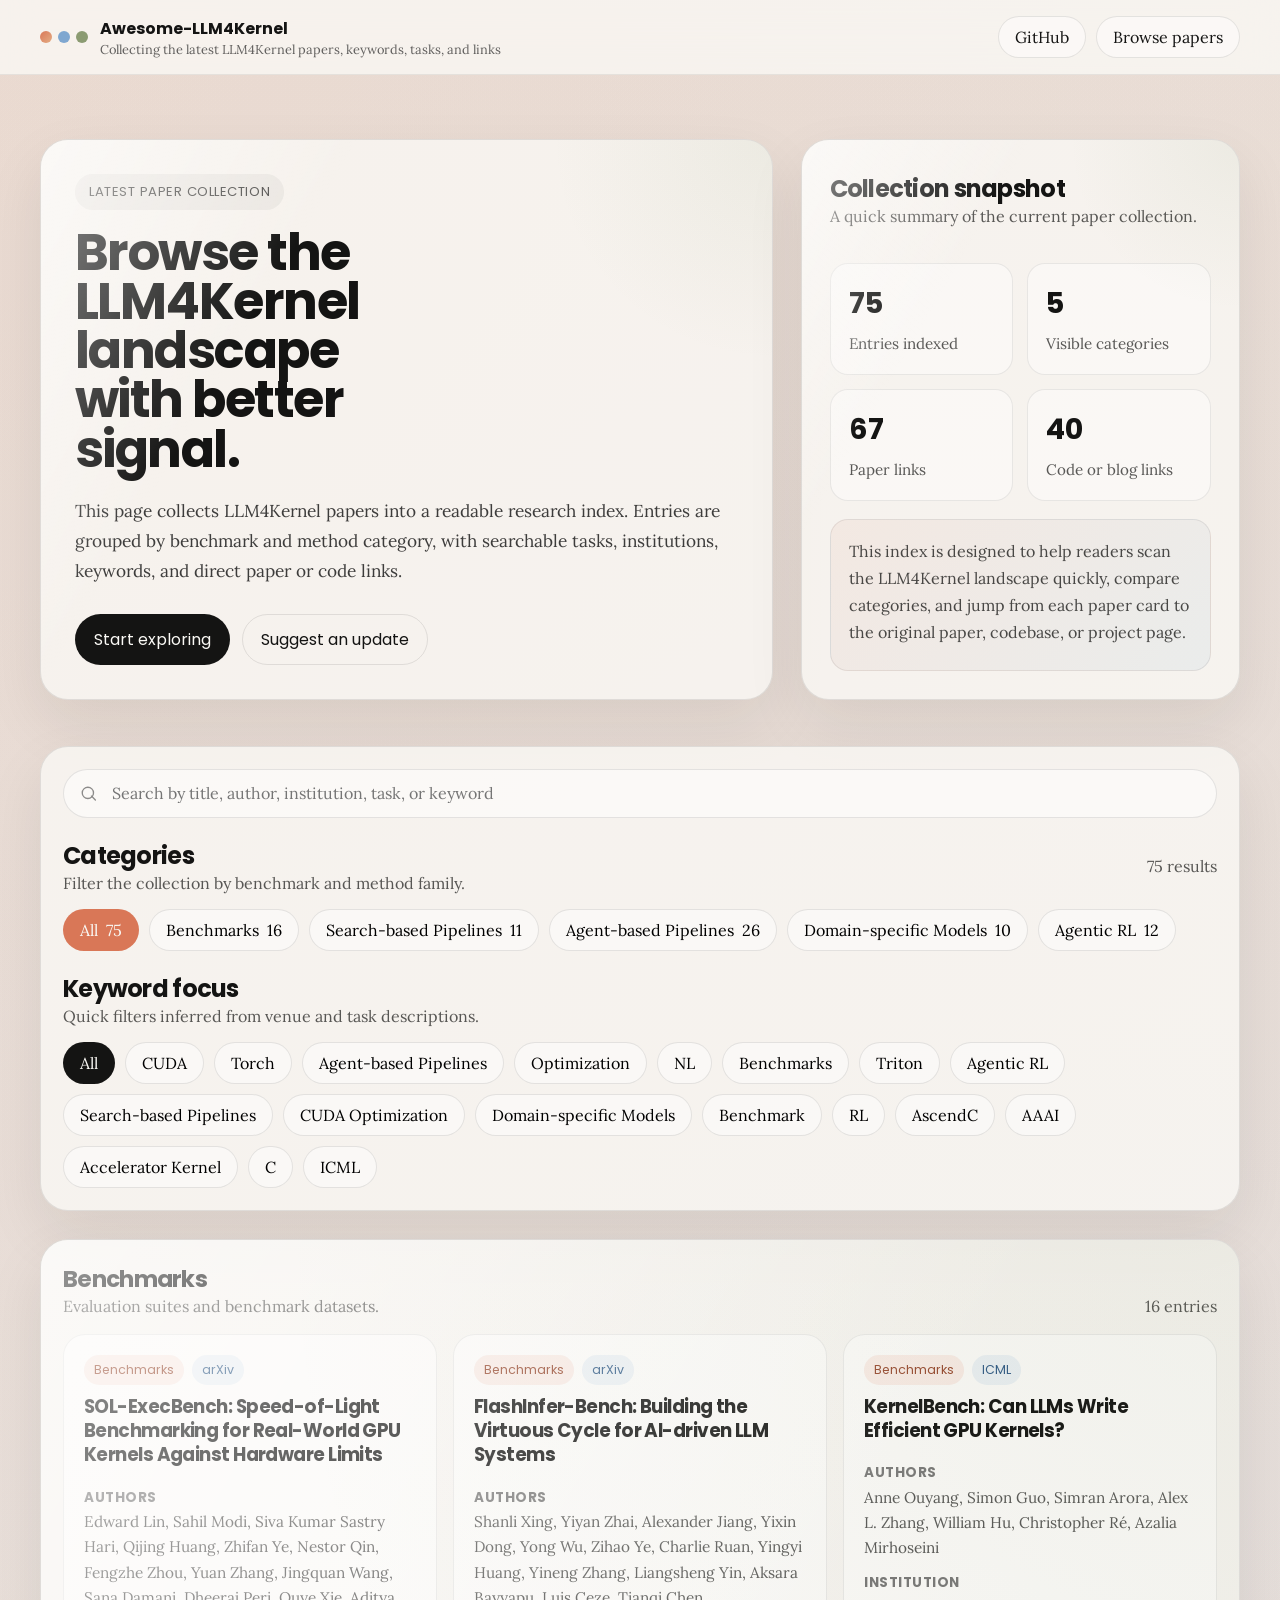
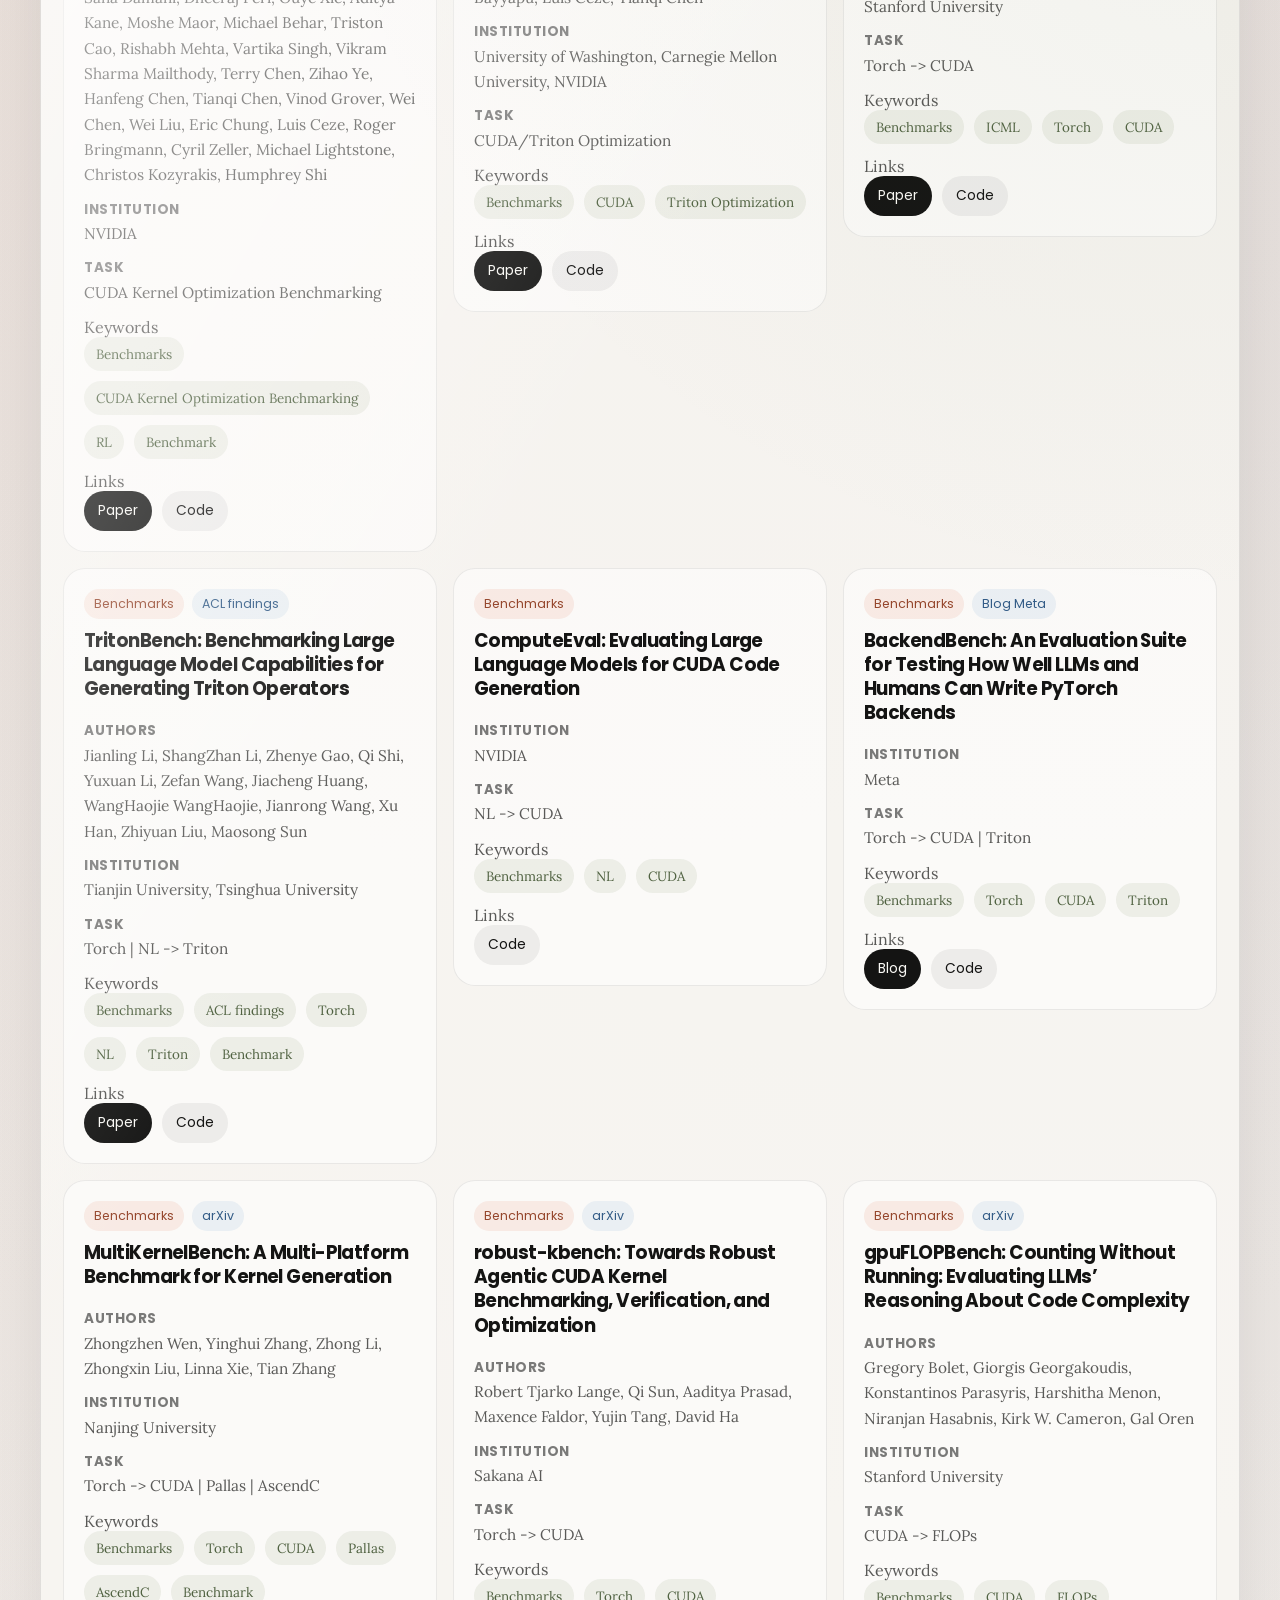
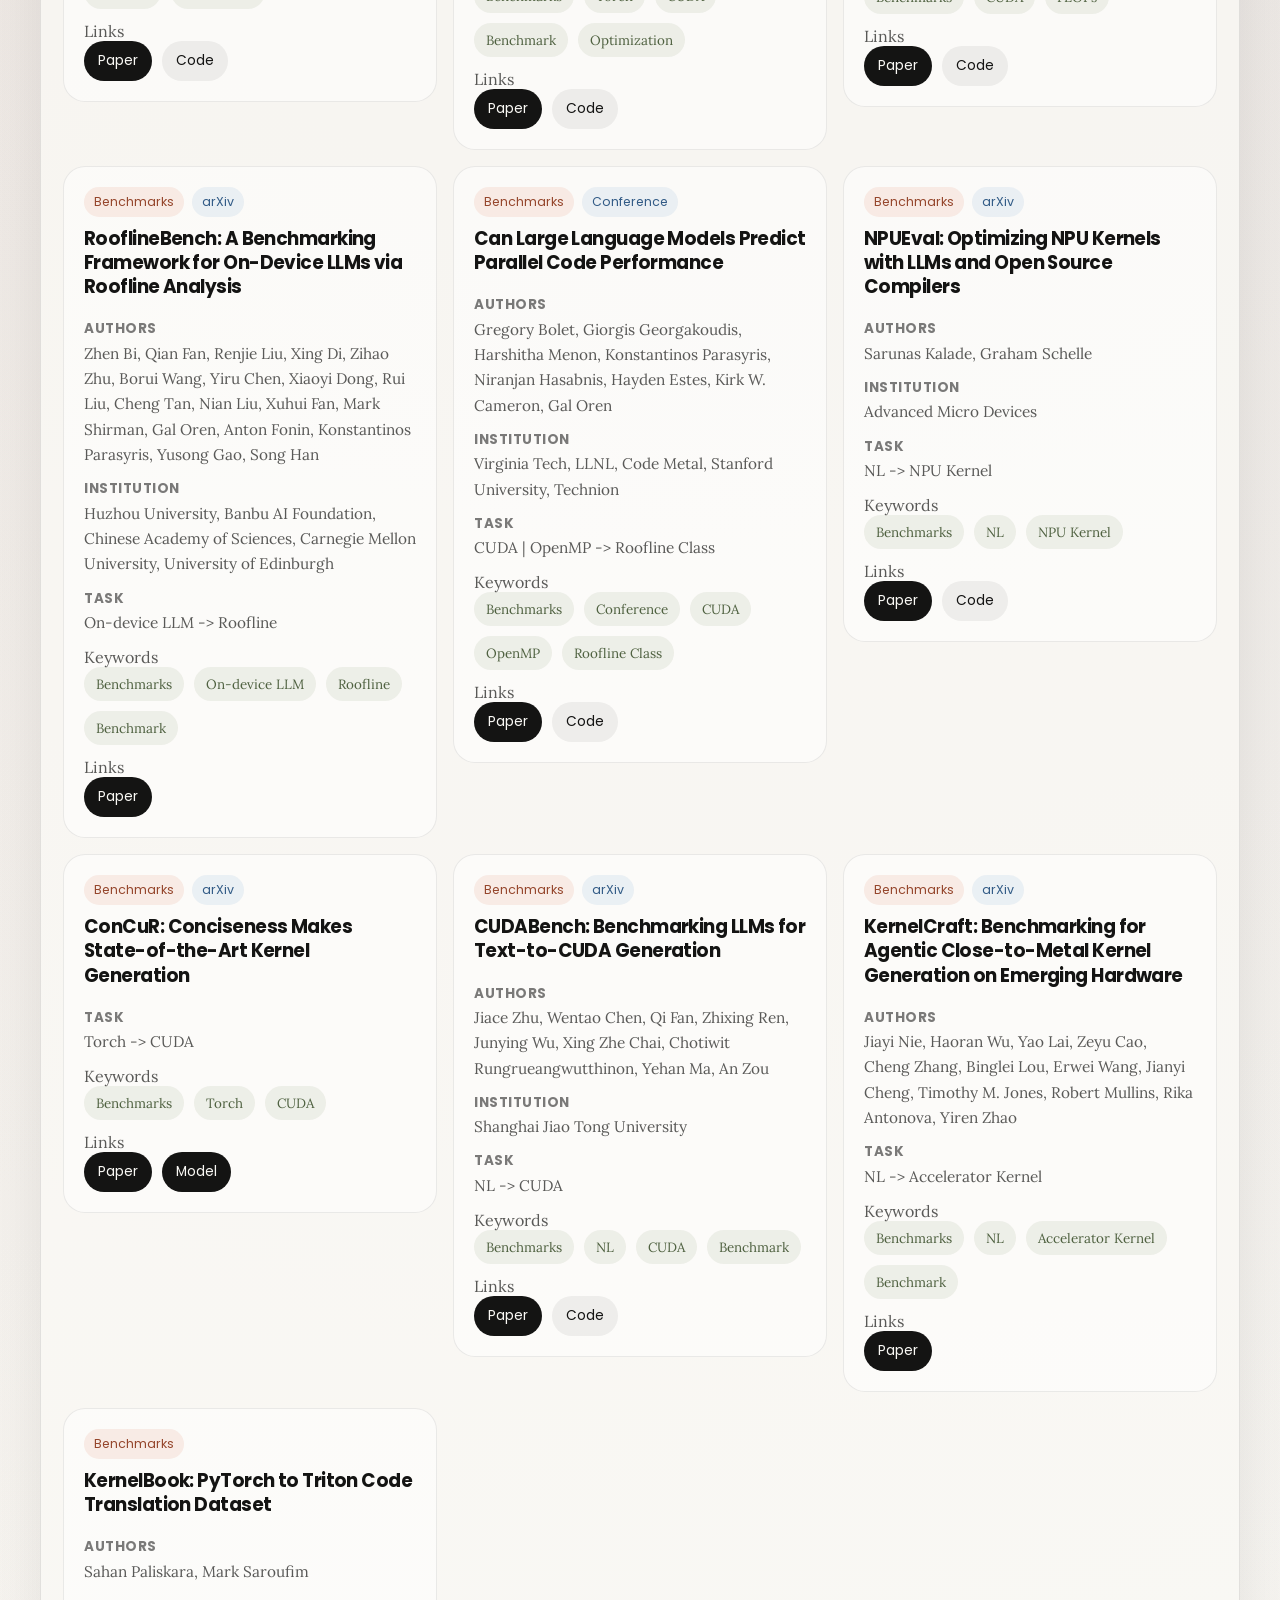
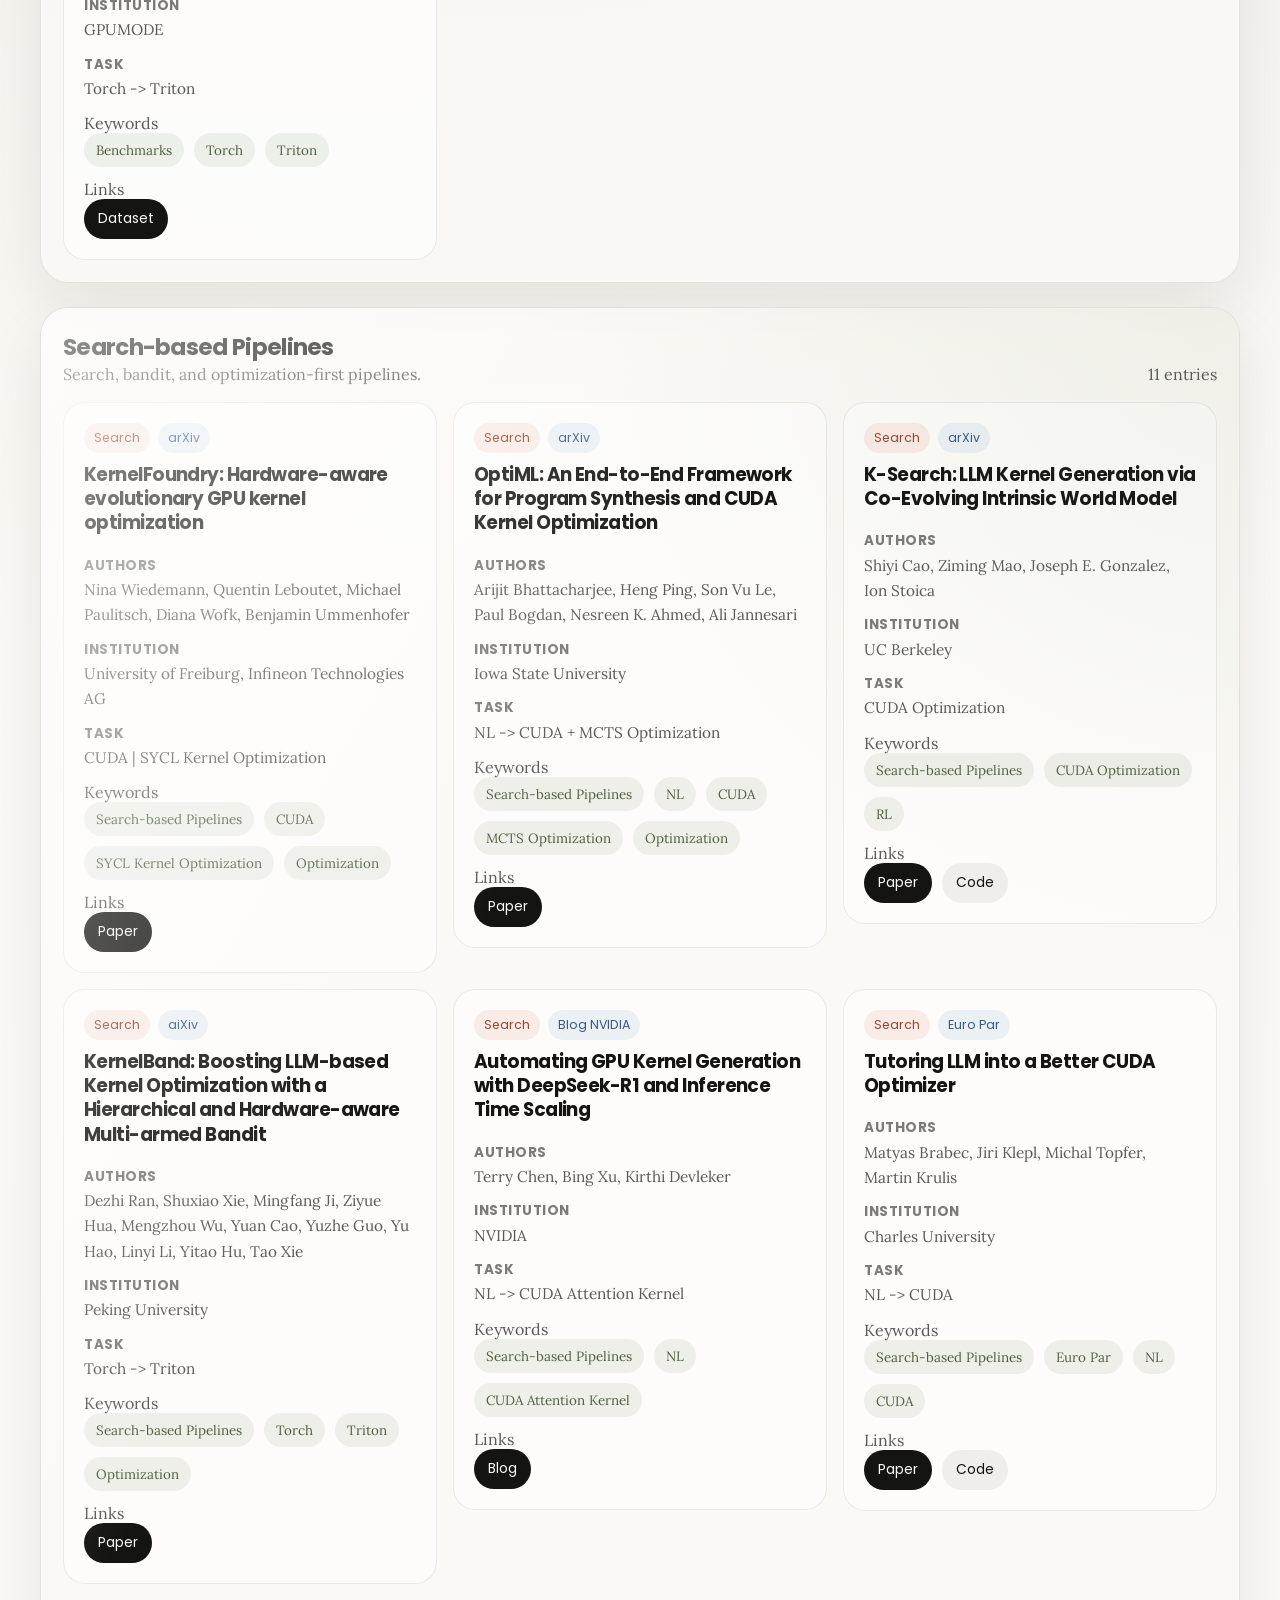
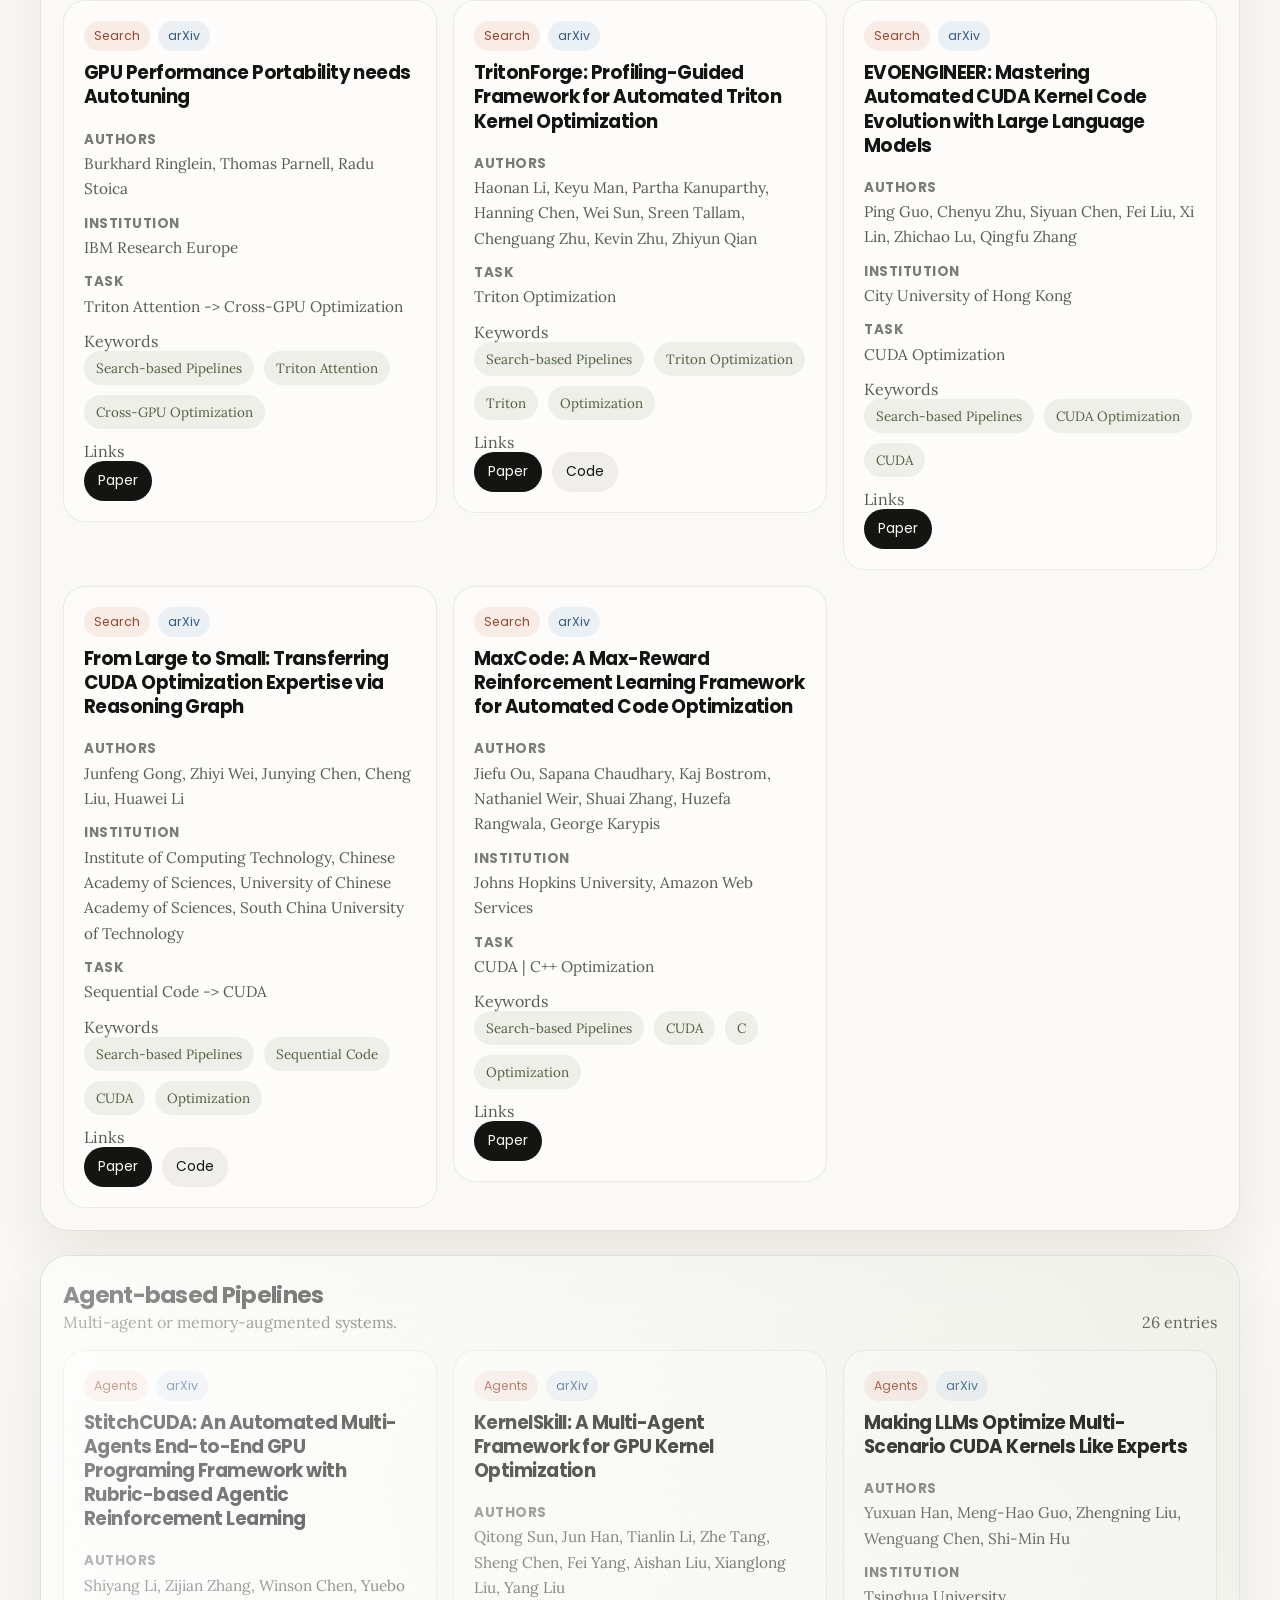
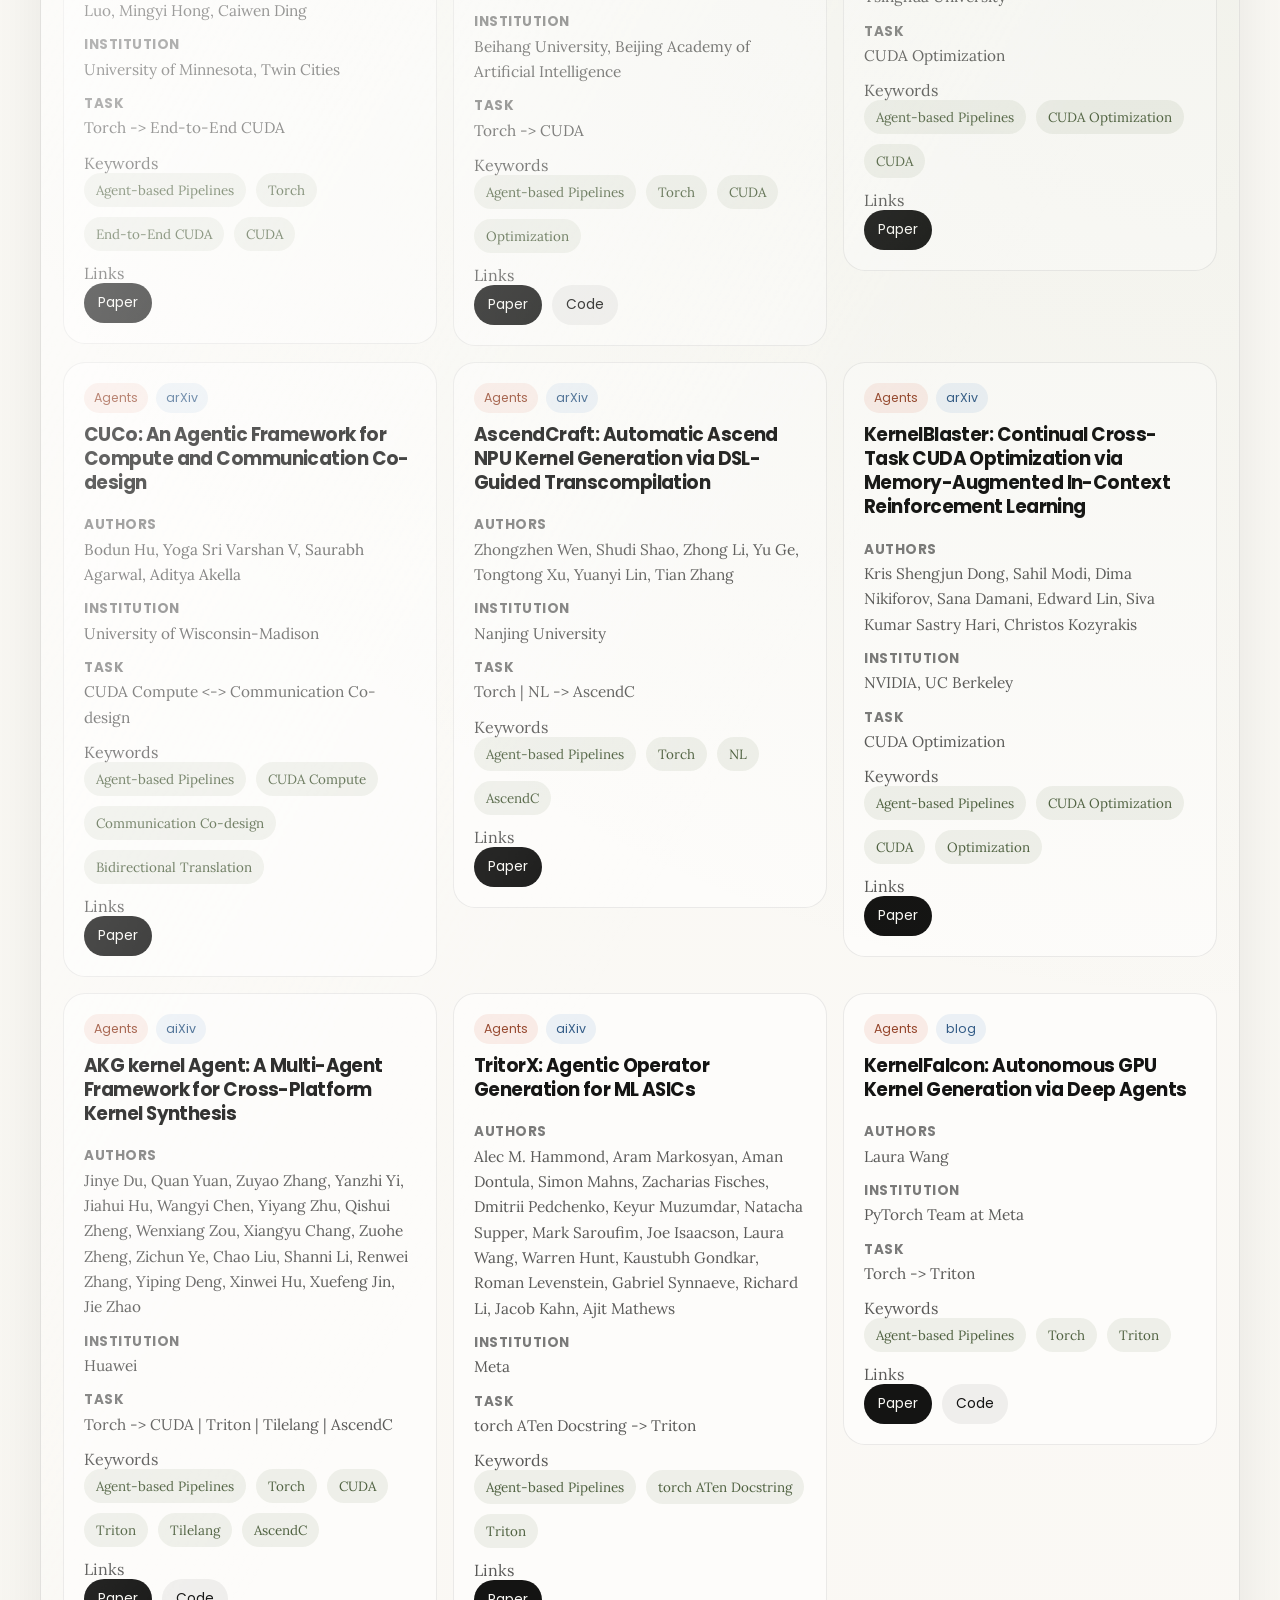
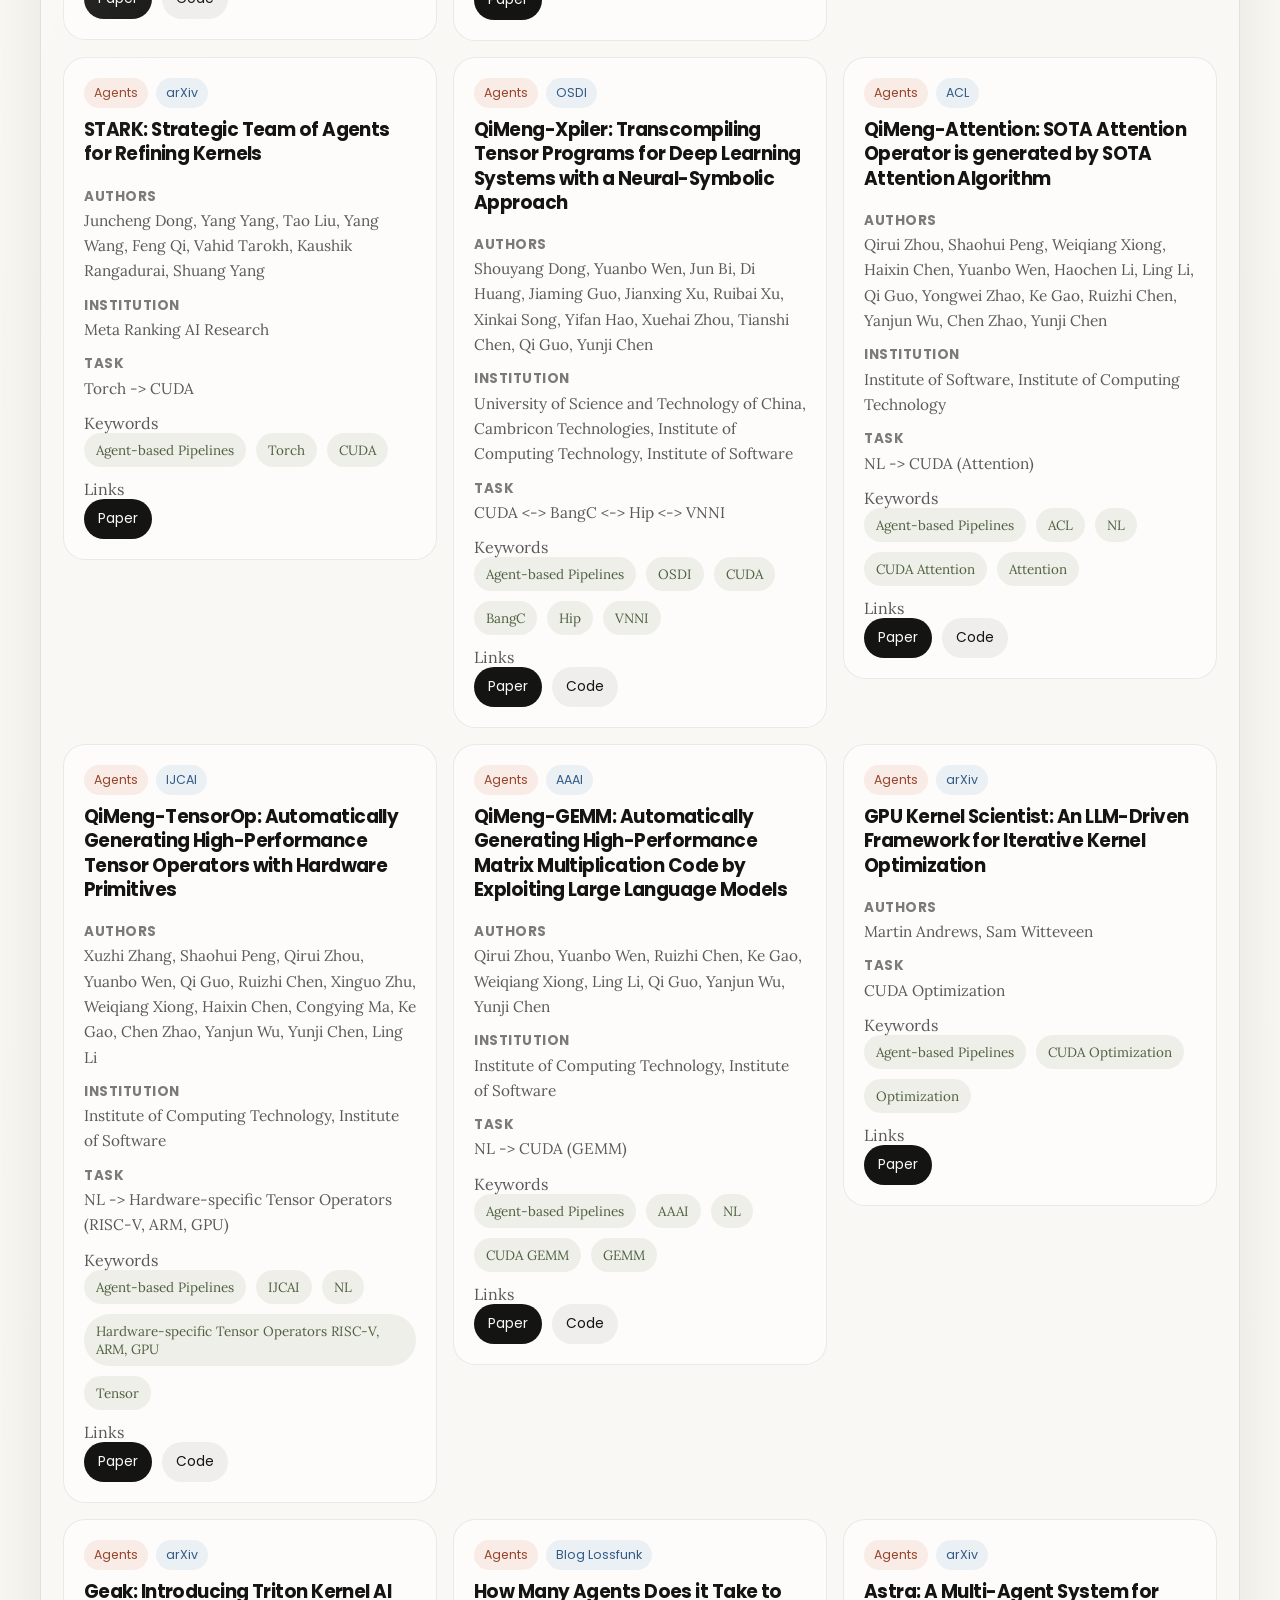
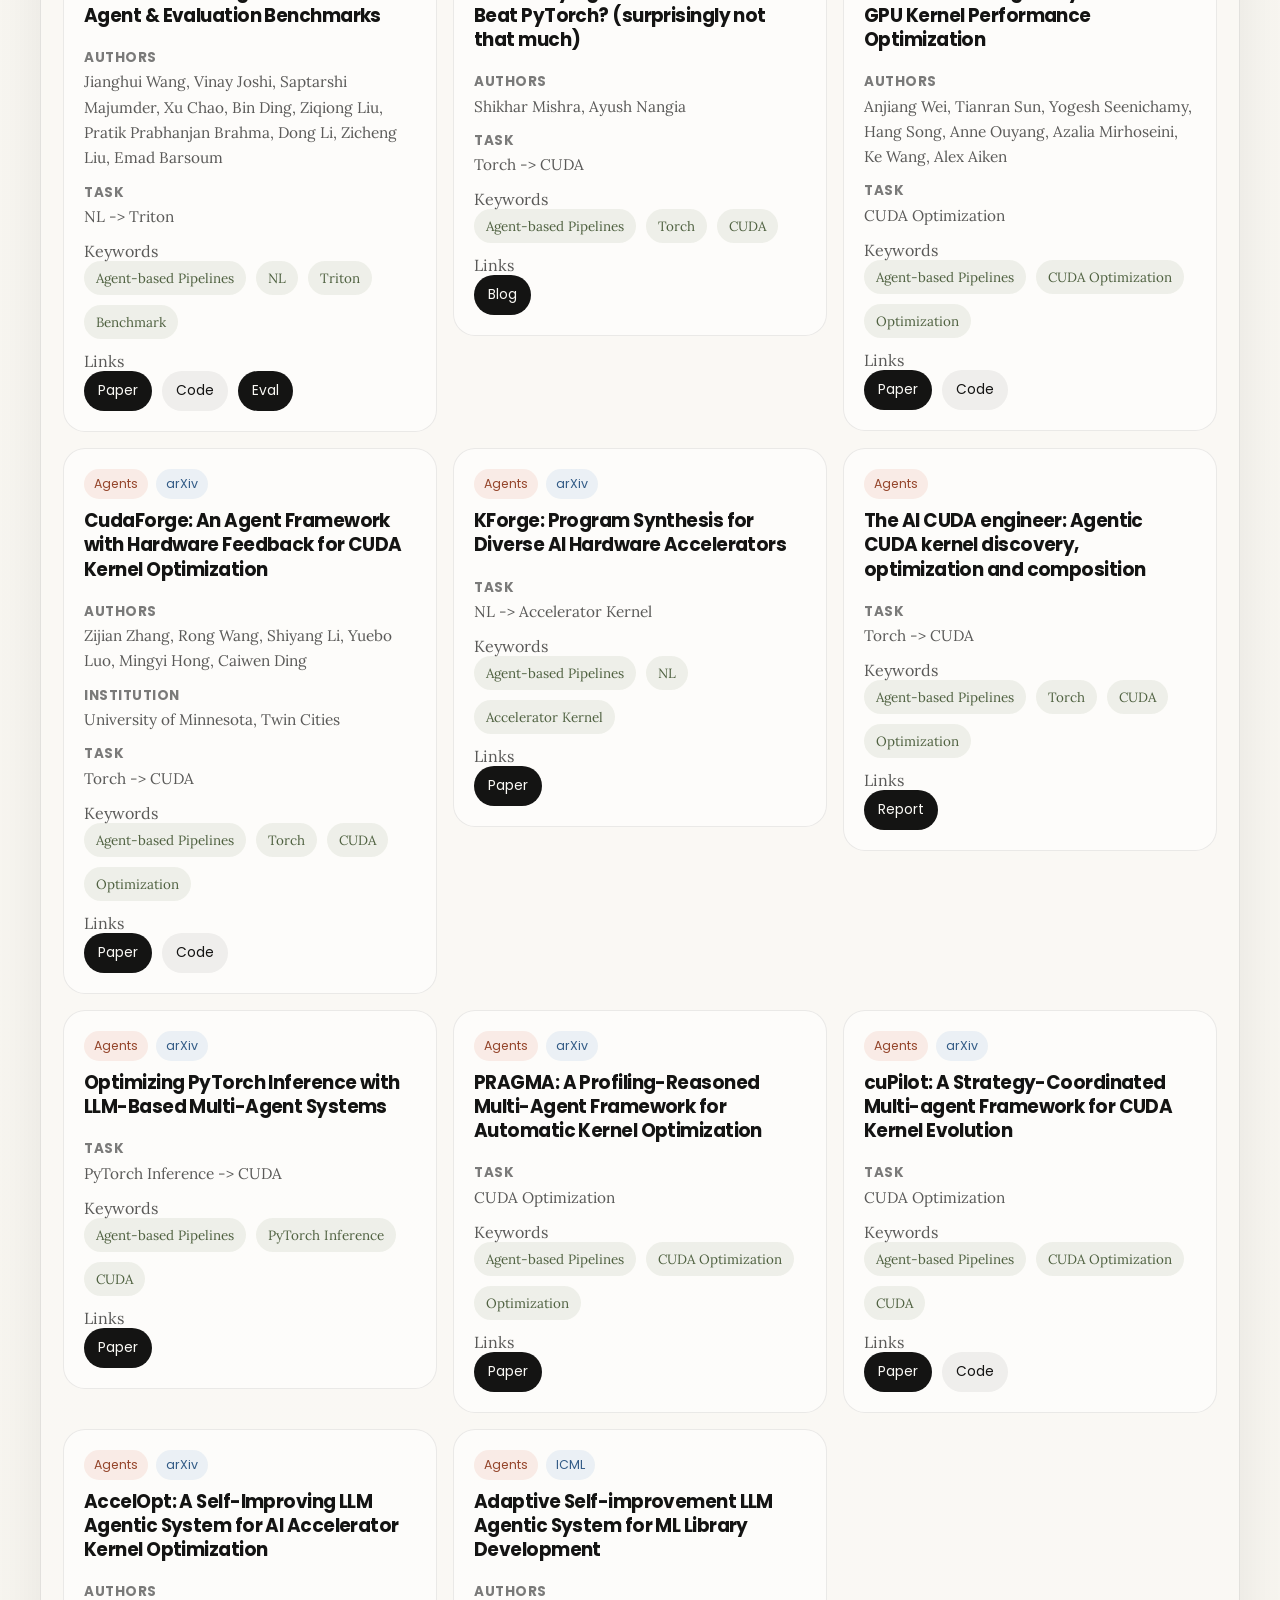
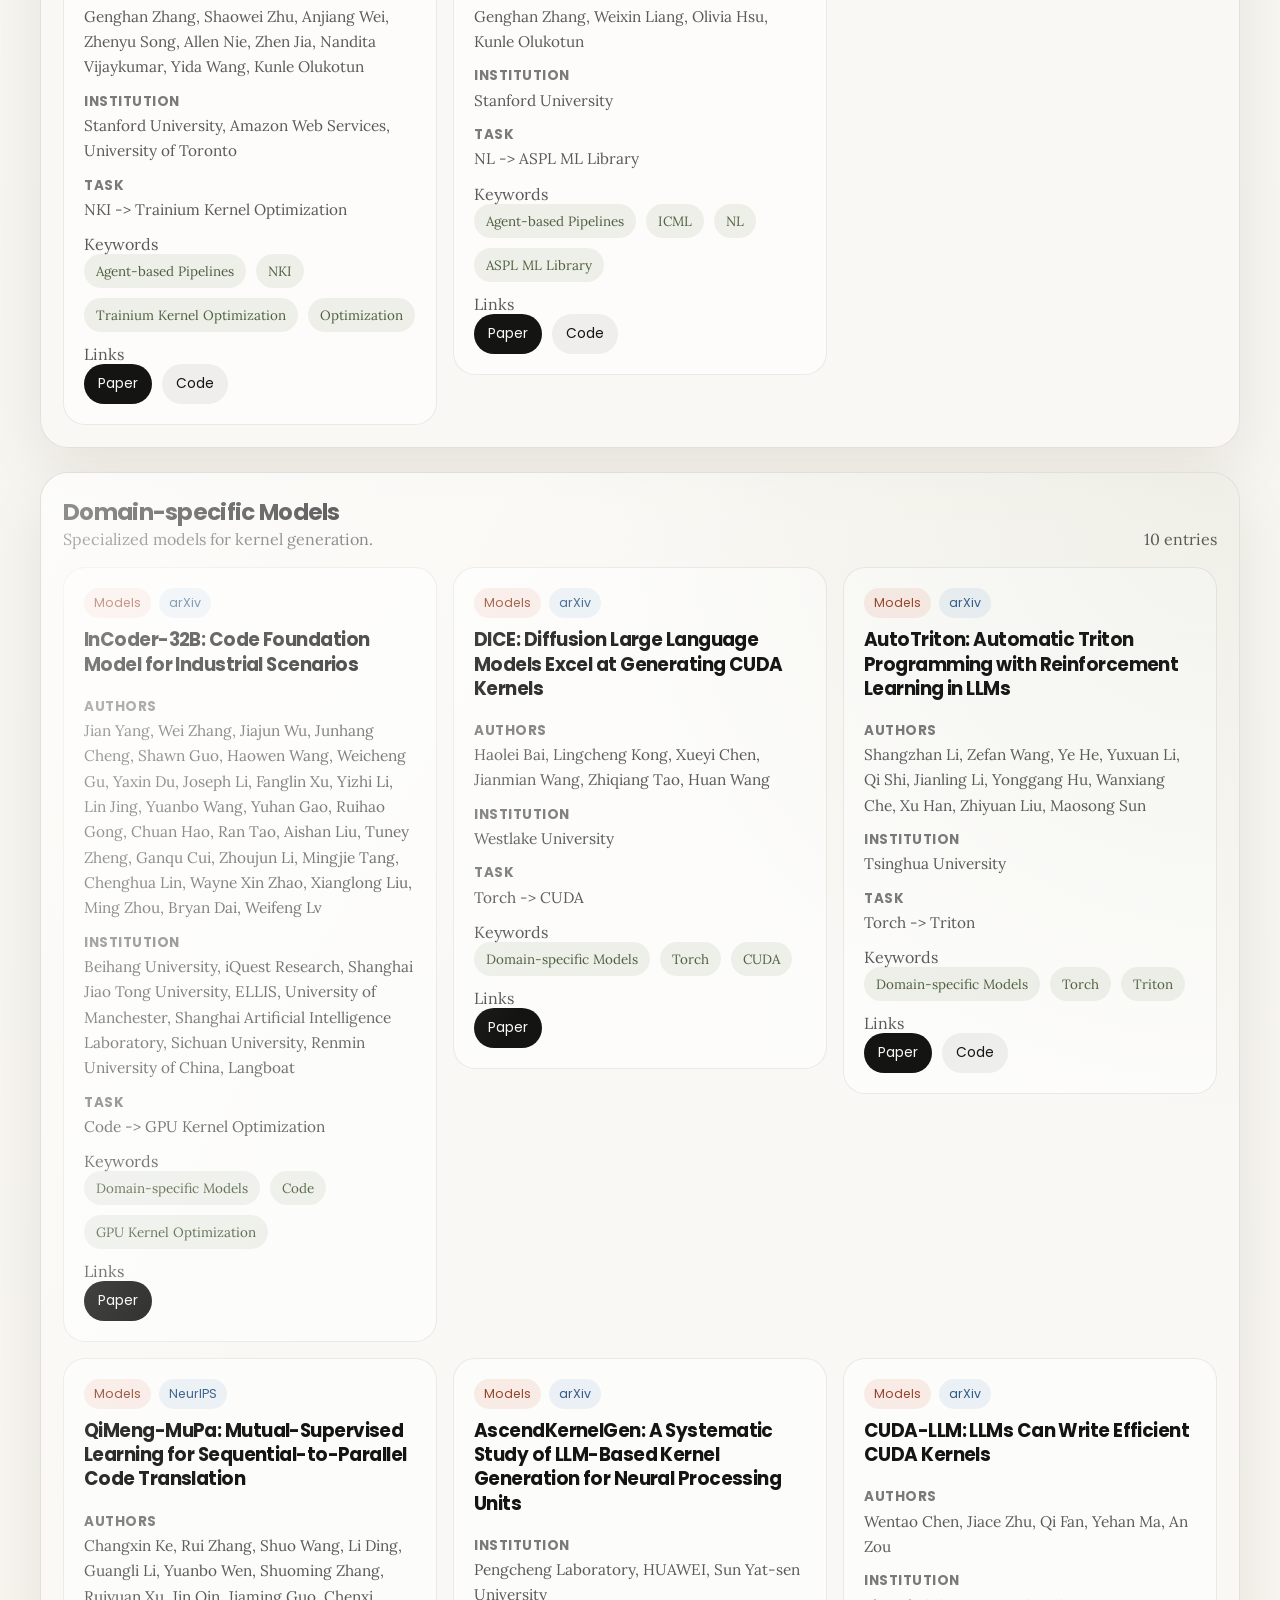
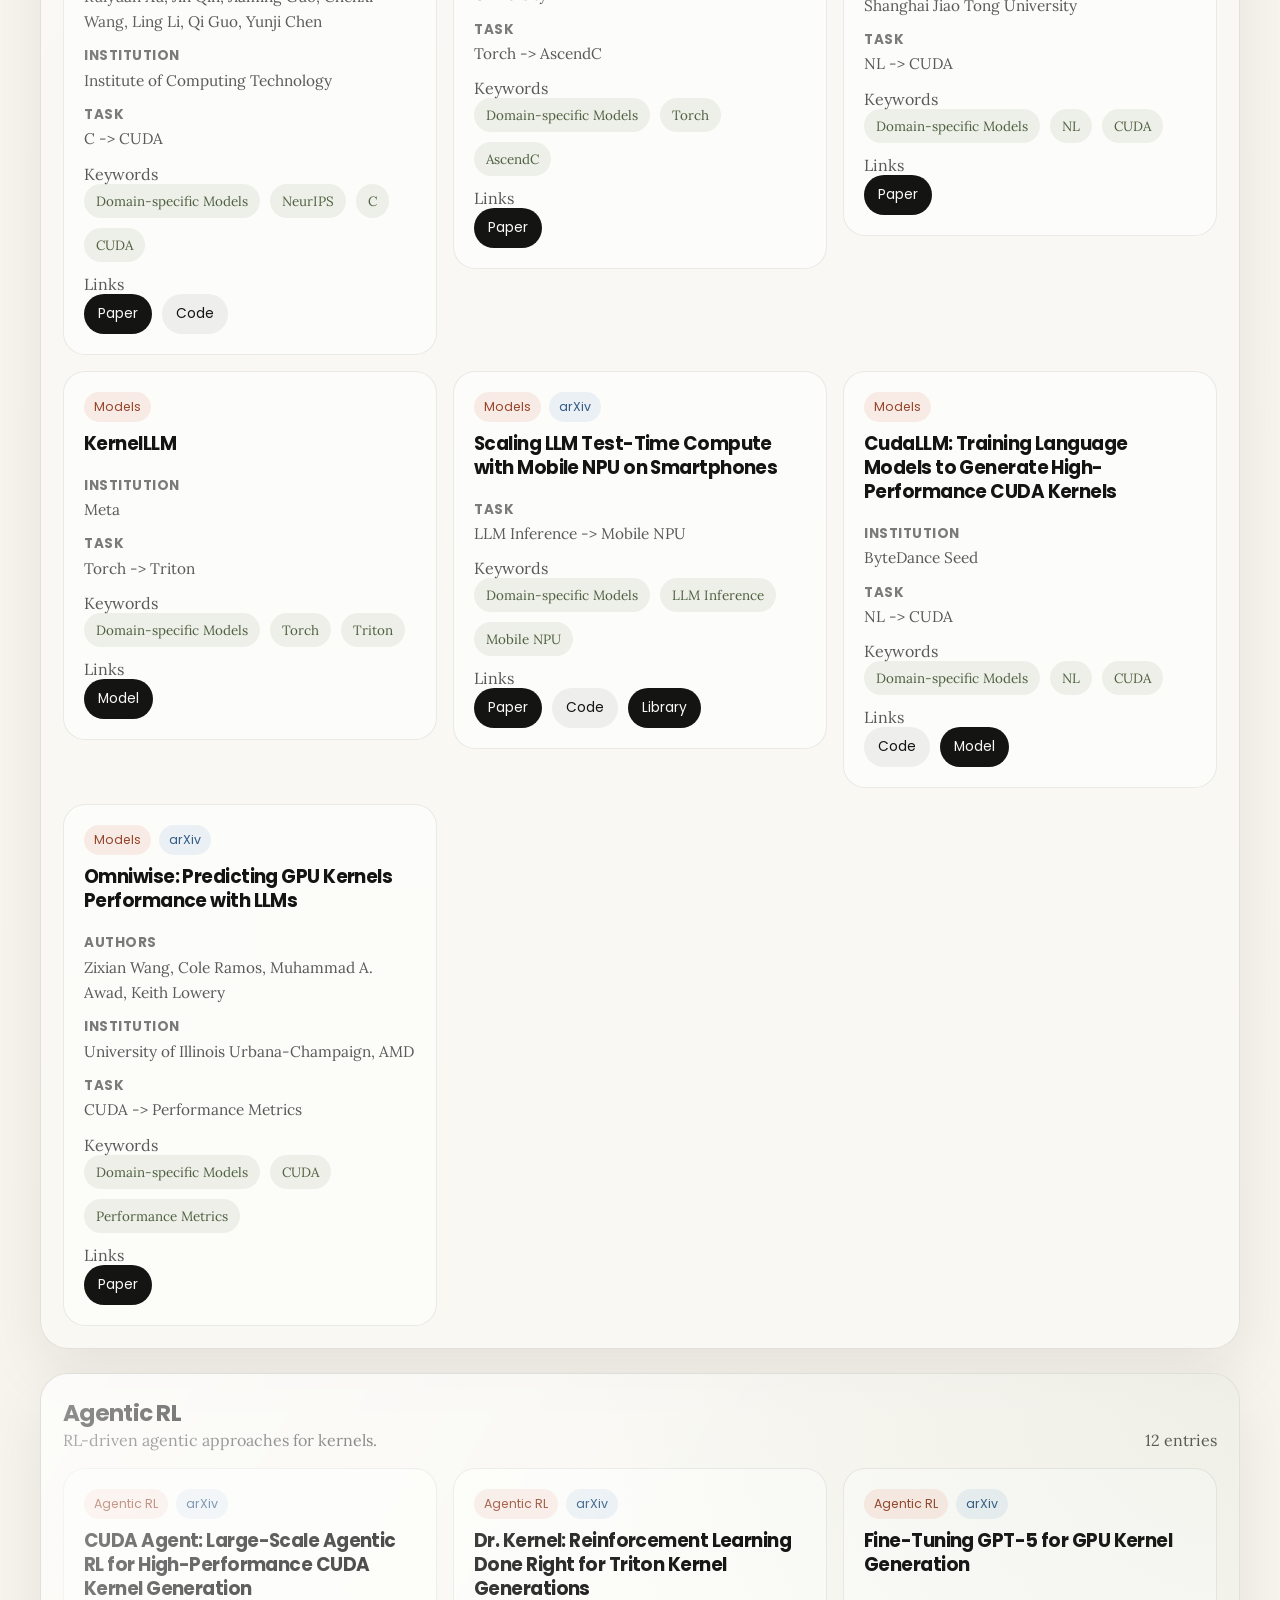
==== commit 857dbdf2: "Fix mobile search input layout" ====
--- a/index.html
+++ b/index.html
@@ -311,6 +311,9 @@
       background: transparent;
       outline: 0;
       min-width: 0;
+      -webkit-appearance: none;
+      appearance: none;
+      line-height: 1.3;
     }
 
     .section-title {
@@ -515,6 +518,11 @@
     @media (max-width: 640px) {
       .shell {
         width: min(calc(100% - 20px), var(--max-width));
+      }
+
+      .search {
+        flex: none;
+        width: 100%;
       }
 
       .topbar-inner,
